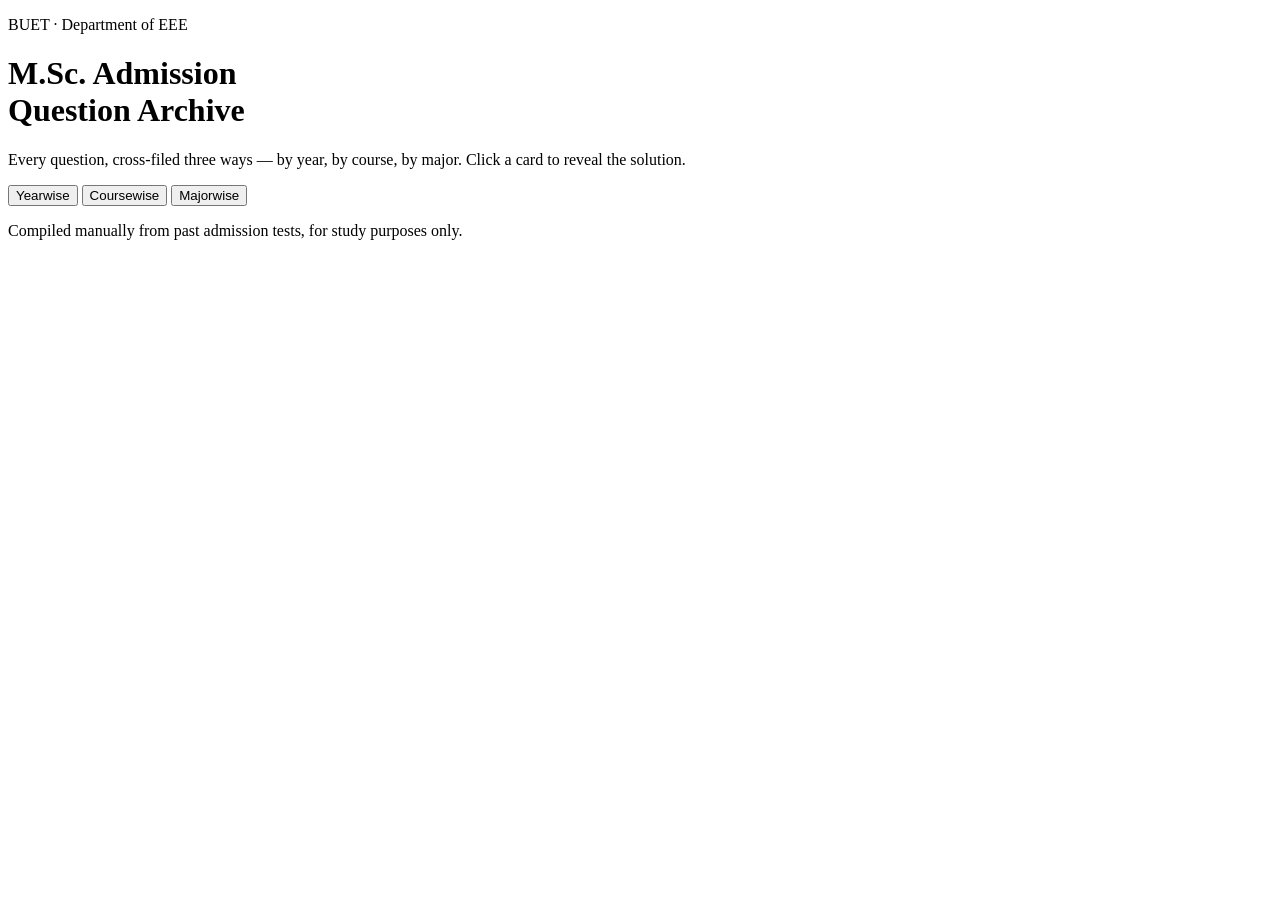
==== index.html @ 92efbdc0 "Add files via upload" ====
<!DOCTYPE html>
<html lang="en">
<head>
<meta charset="UTF-8">
<meta name="viewport" content="width=device-width, initial-scale=1.0">
<title>EEE M.Sc. Question Bank — BUET</title>
<meta name="description" content="A cross-referenced archive of BUET EEE M.Sc. admission test questions, browsable by year, course, and major.">
<link rel="preconnect" href="https://fonts.googleapis.com">
<link rel="preconnect" href="https://fonts.gstatic.com" crossorigin>
<link href="https://fonts.googleapis.com/css2?family=Special+Elite&family=IBM+Plex+Mono:wght@400;500;600&family=IBM+Plex+Sans:wght@400;500;600&display=swap" rel="stylesheet">
<link rel="stylesheet" href="css/style.css">
</head>
<body>

<header class="site-header">
  <div class="header-inner">
    <p class="eyebrow">BUET · Department of EEE</p>
    <h1 class="site-title">M.Sc. Admission<br>Question Archive</h1>
    <p class="site-sub">Every question, cross-filed three ways — by year, by course, by major. Click a card to reveal the solution.</p>
  </div>
</header>

<main>
  <nav class="view-tabs" role="tablist" aria-label="Browse by">
    <button class="view-tab is-active" data-view="year" role="tab" aria-selected="true">Yearwise</button>
    <button class="view-tab" data-view="course" role="tab" aria-selected="false">Coursewise</button>
    <button class="view-tab" data-view="major" role="tab" aria-selected="false">Majorwise</button>
  </nav>

  <section class="value-rail" aria-label="Select a value">
    <div id="valueChips" class="chip-row"></div>
  </section>

  <section id="secondaryFilters" class="secondary-filters" hidden>
    <span class="secondary-label">Narrow further</span>
    <div id="secondaryChipRow" class="chip-row chip-row--secondary"></div>
  </section>

  <section id="booksPanel" class="books-panel" hidden>
    <h2 class="books-title">Reference Shelf</h2>
    <ul id="booksList" class="books-list"></ul>
    <p id="booksEmpty" class="books-empty" hidden>No books listed for this course yet.</p>
  </section>

  <section class="results-area">
    <p id="resultsMeta" class="results-meta"></p>
    <div id="questionGrid" class="question-grid"></div>
    <p id="emptyState" class="empty-state" hidden>No questions filed here yet. Select a different tag, or add entries to <code>data/questions.json</code>.</p>
  </section>
</main>

<footer class="site-footer">
  <p>Compiled manually from past admission tests, for study purposes only.</p>
</footer>

<script src="js/app.js"></script>
</body>
</html>
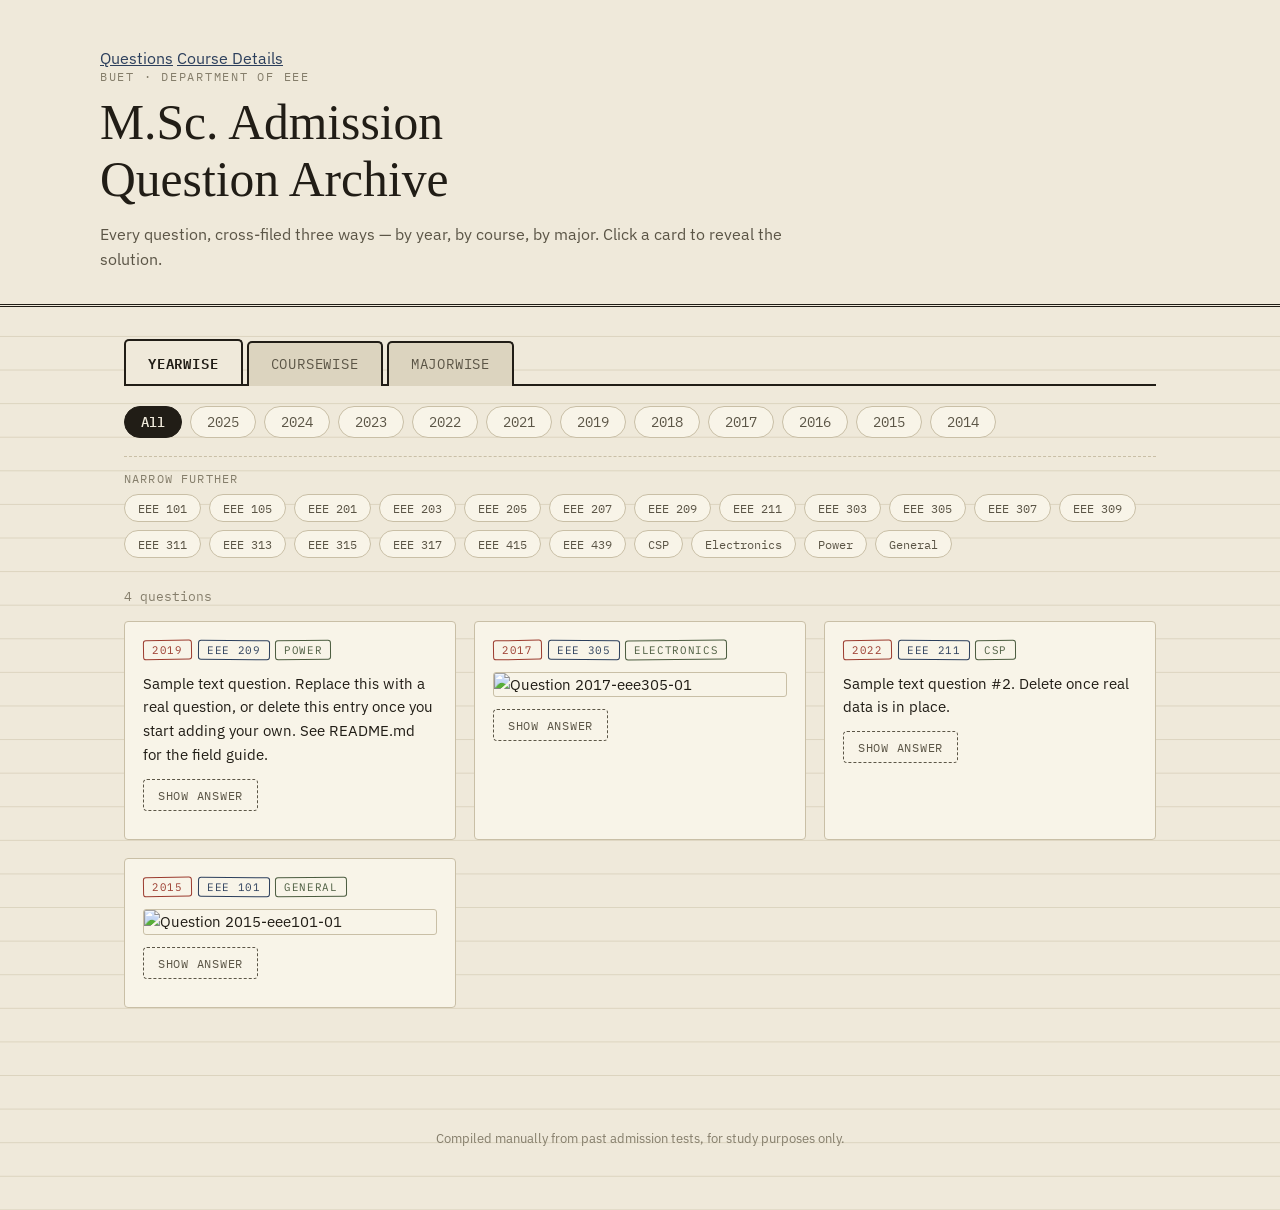
==== commit 51d65d8d: "Update index.html" ====
--- a/index.html
+++ b/index.html
@@ -7,13 +7,17 @@
 <meta name="description" content="A cross-referenced archive of BUET EEE M.Sc. admission test questions, browsable by year, course, and major.">
 <link rel="preconnect" href="https://fonts.googleapis.com">
 <link rel="preconnect" href="https://fonts.gstatic.com" crossorigin>
-<link href="https://fonts.googleapis.com/css2?family=Special+Elite&family=IBM+Plex+Mono:wght@400;500;600&family=IBM+Plex+Sans:wght@400;500;600&display=swap" rel="stylesheet">
+<link href="https://fonts.googleapis.com/css2?family=Source+Serif+4:wght@600;700&family=IBM+Plex+Mono:wght@400;500;600&family=IBM+Plex+Sans:wght@400;500;600&display=swap" rel="stylesheet">
 <link rel="stylesheet" href="css/style.css">
 </head>
 <body>
 
 <header class="site-header">
   <div class="header-inner">
+    <nav class="site-nav">
+      <a href="index.html" class="is-current">Questions</a>
+      <a href="courses.html">Course Details</a>
+    </nav>
     <p class="eyebrow">BUET · Department of EEE</p>
     <h1 class="site-title">M.Sc. Admission<br>Question Archive</h1>
     <p class="site-sub">Every question, cross-filed three ways — by year, by course, by major. Click a card to reveal the solution.</p>
--- a/css/style.css
+++ b/css/style.css
@@ -0,0 +1,334 @@
+/* ---------------------------------------------------------
+   Tokens
+--------------------------------------------------------- */
+:root {
+  --paper: #EFE9DA;
+  --paper-card: #F8F4E8;
+  --rule: #C9BFA6;
+  --rule-soft: #DCD4BF;
+  --ink: #211D16;
+  --ink-soft: #5B5546;
+  --ink-faint: #857E6B;
+
+  --stamp-year: #9B3B2E;
+  --stamp-course: #2C3F5C;
+  --stamp-major: #4B5C3F;
+  --gold: #A9781F;
+
+  --font-display: 'Special Elite', cursive;
+  --font-body: 'IBM Plex Sans', -apple-system, sans-serif;
+  --font-mono: 'IBM Plex Mono', ui-monospace, monospace;
+
+  --radius: 4px;
+  --transition: 180ms ease;
+}
+
+@media (prefers-reduced-motion: reduce) {
+  :root { --transition: 0ms; }
+  * { animation-duration: 0.001ms !important; animation-iteration-count: 1 !important; }
+}
+
+* { box-sizing: border-box; }
+
+html, body {
+  margin: 0;
+  background: var(--paper);
+  color: var(--ink);
+  font-family: var(--font-body);
+}
+
+body {
+  background-image:
+    linear-gradient(var(--rule-soft) 1px, transparent 1px);
+  background-size: 100% 2.1em;
+  background-attachment: local;
+}
+
+main {
+  max-width: 1080px;
+  margin: 0 auto;
+  padding: 0 24px 80px;
+}
+
+a { color: var(--stamp-course); }
+
+code {
+  font-family: var(--font-mono);
+  background: var(--paper-card);
+  border: 1px solid var(--rule);
+  padding: 1px 5px;
+  border-radius: 3px;
+  font-size: 0.85em;
+}
+
+/* ---------------------------------------------------------
+   Header
+--------------------------------------------------------- */
+.site-header {
+  border-bottom: 3px double var(--ink);
+  padding: 48px 24px 32px;
+  background: var(--paper);
+}
+
+.header-inner { max-width: 1080px; margin: 0 auto; }
+
+.eyebrow {
+  font-family: var(--font-mono);
+  font-size: 0.78rem;
+  letter-spacing: 0.14em;
+  text-transform: uppercase;
+  color: var(--ink-faint);
+  margin: 0 0 10px;
+}
+
+.site-title {
+  font-family: var(--font-display);
+  font-weight: 400;
+  font-size: clamp(2rem, 5vw, 3.1rem);
+  line-height: 1.15;
+  margin: 0 0 14px;
+  color: var(--ink);
+}
+
+.site-sub {
+  font-size: 1rem;
+  color: var(--ink-soft);
+  max-width: 46em;
+  margin: 0;
+  line-height: 1.55;
+}
+
+/* ---------------------------------------------------------
+   View tabs (ledger folder tabs)
+--------------------------------------------------------- */
+.view-tabs {
+  display: flex;
+  gap: 4px;
+  margin-top: 32px;
+  border-bottom: 2px solid var(--ink);
+}
+
+.view-tab {
+  font-family: var(--font-mono);
+  font-size: 0.85rem;
+  letter-spacing: 0.06em;
+  text-transform: uppercase;
+  background: var(--rule-soft);
+  color: var(--ink-soft);
+  border: 2px solid var(--ink);
+  border-bottom: none;
+  border-radius: 5px 5px 0 0;
+  padding: 10px 22px;
+  cursor: pointer;
+  transform: translateY(2px);
+  transition: transform var(--transition), background var(--transition), color var(--transition);
+}
+
+.view-tab:hover { color: var(--ink); }
+
+.view-tab.is-active {
+  background: var(--paper);
+  color: var(--ink);
+  font-weight: 600;
+  transform: translateY(0);
+}
+
+.view-tab:focus-visible,
+.chip:focus-visible,
+.show-answer-btn:focus-visible {
+  outline: 2px solid var(--gold);
+  outline-offset: 2px;
+}
+
+/* ---------------------------------------------------------
+   Chips (value rail)
+--------------------------------------------------------- */
+.value-rail { padding-top: 20px; }
+
+.chip-row {
+  display: flex;
+  flex-wrap: wrap;
+  gap: 8px;
+}
+
+.chip {
+  font-family: var(--font-mono);
+  font-size: 0.85rem;
+  background: var(--paper-card);
+  border: 1px solid var(--rule);
+  color: var(--ink-soft);
+  border-radius: 999px;
+  padding: 6px 16px;
+  cursor: pointer;
+  transition: all var(--transition);
+}
+
+.chip:hover { border-color: var(--ink-soft); color: var(--ink); }
+
+.chip.is-active {
+  background: var(--ink);
+  border-color: var(--ink);
+  color: var(--paper);
+  font-weight: 500;
+}
+
+.secondary-filters {
+  margin-top: 18px;
+  padding-top: 14px;
+  border-top: 1px dashed var(--rule);
+}
+
+.secondary-label {
+  display: block;
+  font-family: var(--font-mono);
+  font-size: 0.72rem;
+  letter-spacing: 0.1em;
+  text-transform: uppercase;
+  color: var(--ink-faint);
+  margin-bottom: 8px;
+}
+
+.chip-row--secondary .chip { font-size: 0.78rem; padding: 5px 13px; }
+
+/* ---------------------------------------------------------
+   Books panel
+--------------------------------------------------------- */
+.books-panel {
+  margin-top: 28px;
+  background: var(--paper-card);
+  border: 1px solid var(--rule);
+  border-left: 4px solid var(--stamp-course);
+  border-radius: var(--radius);
+  padding: 18px 22px;
+}
+
+.books-title {
+  font-family: var(--font-mono);
+  font-size: 0.78rem;
+  letter-spacing: 0.12em;
+  text-transform: uppercase;
+  color: var(--stamp-course);
+  margin: 0 0 10px;
+}
+
+.books-list { margin: 0; padding-left: 20px; color: var(--ink-soft); }
+.books-list li { margin-bottom: 4px; }
+.books-empty { margin: 0; color: var(--ink-faint); font-size: 0.9rem; font-style: italic; }
+
+/* ---------------------------------------------------------
+   Results
+--------------------------------------------------------- */
+.results-area { margin-top: 30px; }
+
+.results-meta {
+  font-family: var(--font-mono);
+  font-size: 0.8rem;
+  color: var(--ink-faint);
+  margin: 0 0 16px;
+}
+
+.question-grid {
+  display: grid;
+  grid-template-columns: repeat(auto-fill, minmax(300px, 1fr));
+  gap: 18px;
+}
+
+.q-card {
+  background: var(--paper-card);
+  border: 1px solid var(--rule);
+  border-radius: var(--radius);
+  padding: 18px 18px 16px;
+  display: flex;
+  flex-direction: column;
+  gap: 12px;
+  transition: transform var(--transition), box-shadow var(--transition);
+}
+
+.q-card:hover {
+  transform: translateY(-2px);
+  box-shadow: 0 6px 16px rgba(33, 29, 22, 0.1);
+}
+
+.q-tags {
+  display: flex;
+  flex-wrap: wrap;
+  gap: 6px;
+}
+
+.tag {
+  font-family: var(--font-mono);
+  font-size: 0.68rem;
+  letter-spacing: 0.06em;
+  text-transform: uppercase;
+  border: 1.5px solid currentColor;
+  border-radius: 3px;
+  padding: 2px 8px;
+  display: inline-block;
+}
+
+.tag-year    { color: var(--stamp-year);   transform: rotate(-1deg); }
+.tag-course  { color: var(--stamp-course); transform: rotate(0.5deg); }
+.tag-major   { color: var(--stamp-major);  transform: rotate(-0.5deg); }
+
+.q-body { font-size: 0.96rem; line-height: 1.55; color: var(--ink); }
+.q-body img { max-width: 100%; border: 1px solid var(--rule); border-radius: 3px; display: block; }
+
+.show-answer-btn {
+  align-self: flex-start;
+  font-family: var(--font-mono);
+  font-size: 0.78rem;
+  letter-spacing: 0.06em;
+  text-transform: uppercase;
+  background: transparent;
+  border: 1.5px dashed var(--ink-soft);
+  border-radius: var(--radius);
+  color: var(--ink-soft);
+  padding: 7px 14px;
+  cursor: pointer;
+  transition: all var(--transition);
+}
+
+.show-answer-btn:hover { border-color: var(--ink); color: var(--ink); }
+.show-answer-btn.is-open { border-style: solid; border-color: var(--stamp-year); color: var(--stamp-year); }
+
+.answer-panel {
+  overflow: hidden;
+  max-height: 0;
+  transition: max-height var(--transition);
+}
+
+.answer-panel.is-open { max-height: 900px; }
+
+.answer-panel img {
+  max-width: 100%;
+  border: 1px solid var(--rule);
+  border-radius: 3px;
+  margin-top: 4px;
+  display: block;
+}
+
+.empty-state {
+  color: var(--ink-faint);
+  font-style: italic;
+  padding: 30px 0;
+}
+
+/* ---------------------------------------------------------
+   Footer
+--------------------------------------------------------- */
+.site-footer {
+  text-align: center;
+  padding: 30px 24px 50px;
+  font-size: 0.8rem;
+  color: var(--ink-faint);
+}
+
+/* ---------------------------------------------------------
+   Responsive
+--------------------------------------------------------- */
+@media (max-width: 560px) {
+  .site-header { padding: 36px 18px 24px; }
+  main { padding: 0 16px 60px; }
+  .view-tabs { overflow-x: auto; }
+  .question-grid { grid-template-columns: 1fr; }
+}
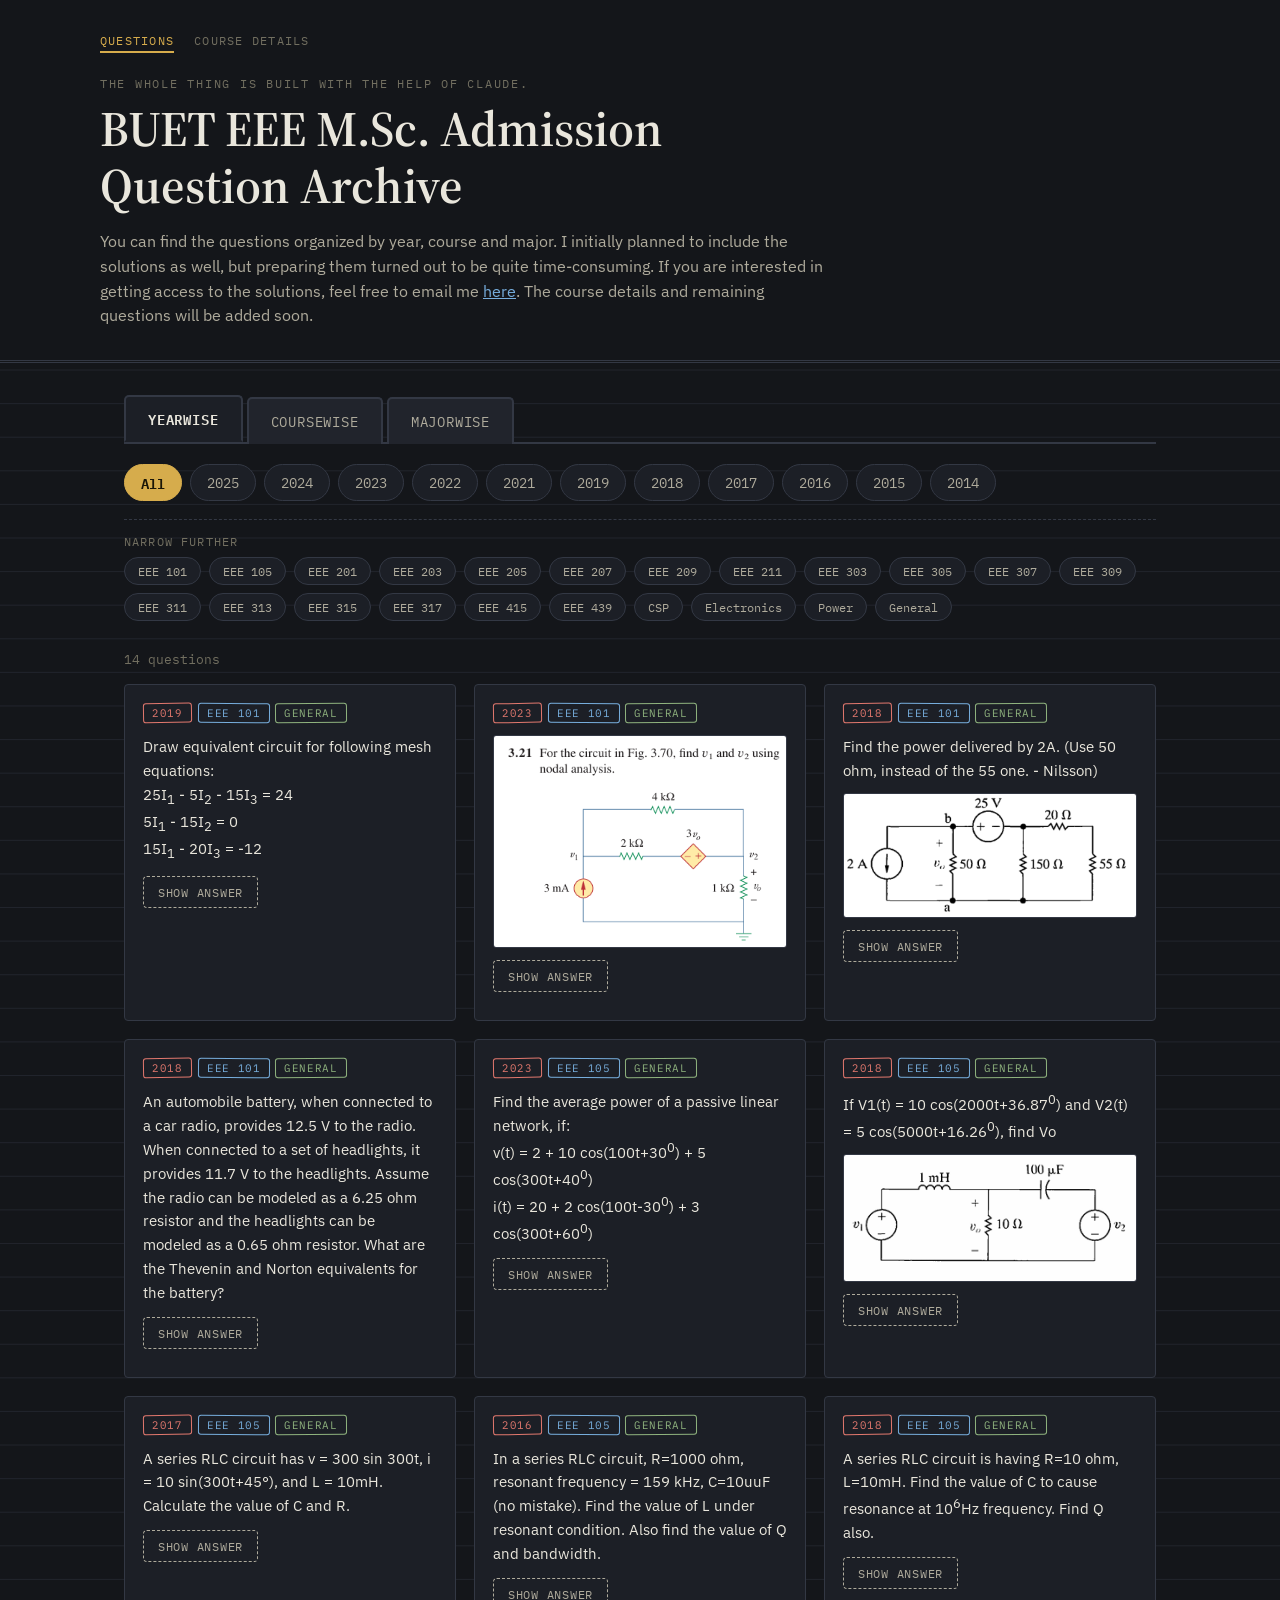
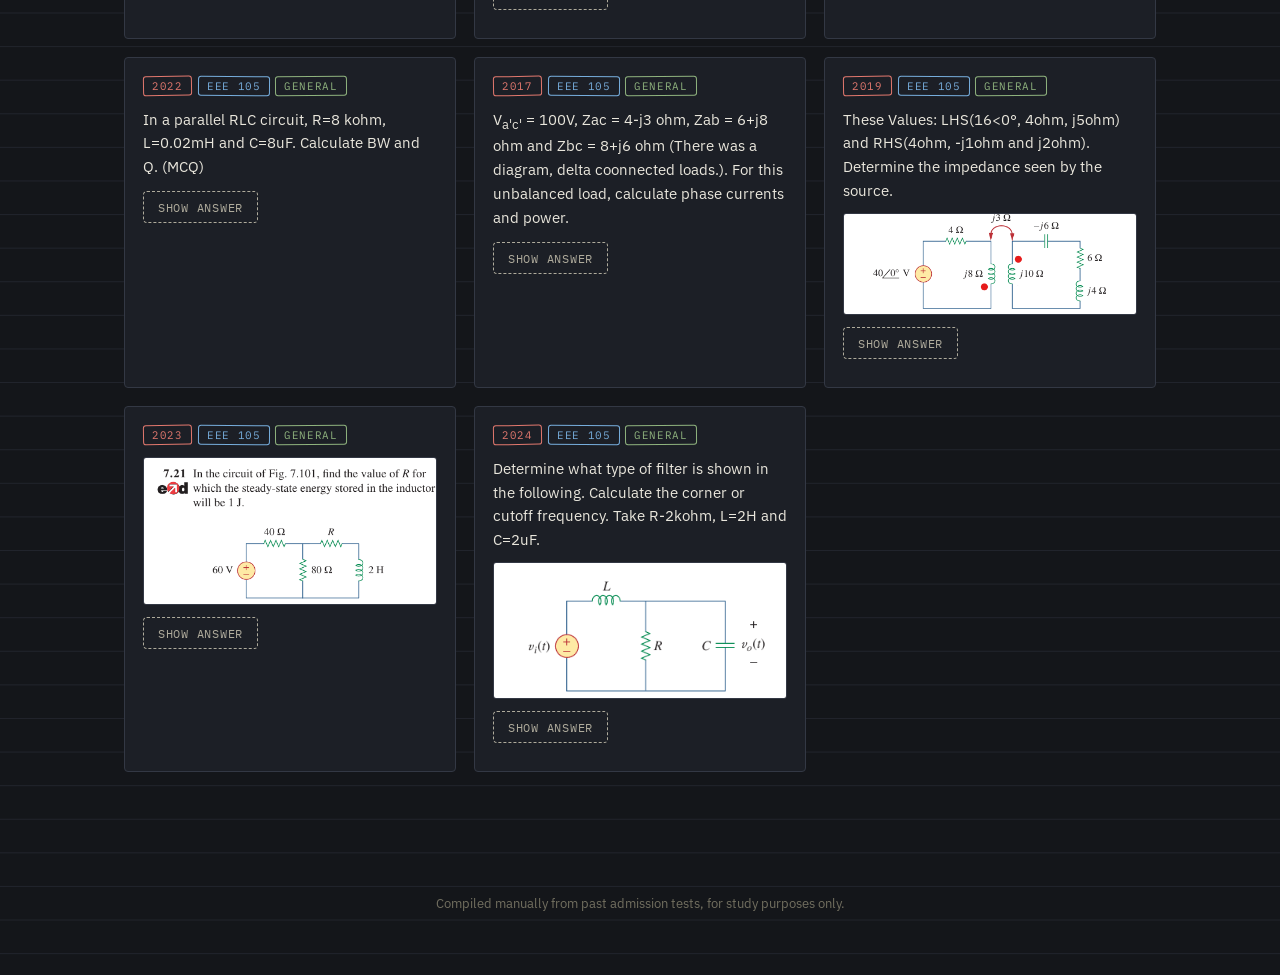
==== commit 5602fe3f: "Update index.html" ====
--- a/index.html
+++ b/index.html
@@ -3,7 +3,7 @@
 <head>
 <meta charset="UTF-8">
 <meta name="viewport" content="width=device-width, initial-scale=1.0">
-<title>EEE M.Sc. Question Bank — BUET</title>
+<title>BUET EEE M.Sc. Admission Question Bank</title>
 <meta name="description" content="A cross-referenced archive of BUET EEE M.Sc. admission test questions, browsable by year, course, and major.">
 <link rel="preconnect" href="https://fonts.googleapis.com">
 <link rel="preconnect" href="https://fonts.gstatic.com" crossorigin>
@@ -18,9 +18,13 @@
       <a href="index.html" class="is-current">Questions</a>
       <a href="courses.html">Course Details</a>
     </nav>
-    <p class="eyebrow">BUET · Department of EEE</p>
-    <h1 class="site-title">M.Sc. Admission<br>Question Archive</h1>
-    <p class="site-sub">Every question, cross-filed three ways — by year, by course, by major. Click a card to reveal the solution.</p>
+    <p class="eyebrow">The whole thing is built with the help of Claude.</p>
+    <h1 class="site-title">BUET EEE M.Sc. Admission<br>Question Archive</h1>
+    <p class="site-sub"> You can find the questions organized by year, course and major. 
+  I initially planned to include the solutions as well, but preparing them turned out to be quite time-consuming.
+  If you are interested in getting access to the solutions, feel free to email me
+  <a href="mailto:tanvirsajin.eee.buet@gmail.com">here</a>.
+  The course details and remaining questions will be added soon.</p>
   </div>
 </header>
 
@@ -49,7 +53,7 @@
   <section class="results-area">
     <p id="resultsMeta" class="results-meta"></p>
     <div id="questionGrid" class="question-grid"></div>
-    <p id="emptyState" class="empty-state" hidden>No questions filed here yet. Select a different tag, or add entries to <code>data/questions.json</code>.</p>
+    <p id="emptyState" class="empty-state" hidden>No questions filed here yet. Select a different tag.</p>
   </section>
 </main>
 
--- a/css/style.css
+++ b/css/style.css
@@ -1,21 +1,21 @@
 /* ---------------------------------------------------------
-   Tokens
+   Tokens — dark theme
 --------------------------------------------------------- */
 :root {
-  --paper: #EFE9DA;
-  --paper-card: #F8F4E8;
-  --rule: #C9BFA6;
-  --rule-soft: #DCD4BF;
-  --ink: #211D16;
-  --ink-soft: #5B5546;
-  --ink-faint: #857E6B;
-
-  --stamp-year: #9B3B2E;
-  --stamp-course: #2C3F5C;
-  --stamp-major: #4B5C3F;
-  --gold: #A9781F;
-
-  --font-display: 'Special Elite', cursive;
+  --paper: #14161A;
+  --paper-card: #1C1F26;
+  --rule: #333844;
+  --rule-soft: #21242C;
+  --ink: #E9E6DC;
+  --ink-soft: #AFAB9C;
+  --ink-faint: #726F60;
+
+  --stamp-year: #E2786E;
+  --stamp-course: #77AEDD;
+  --stamp-major: #8FB37E;
+  --gold: #D6AC4C;
+
+  --font-display: 'Source Serif 4', Georgia, serif;
   --font-body: 'IBM Plex Sans', -apple-system, sans-serif;
   --font-mono: 'IBM Plex Mono', ui-monospace, monospace;
 
@@ -59,18 +59,44 @@
   padding: 1px 5px;
   border-radius: 3px;
   font-size: 0.85em;
+  color: var(--ink);
 }
 
 /* ---------------------------------------------------------
    Header
 --------------------------------------------------------- */
 .site-header {
-  border-bottom: 3px double var(--ink);
-  padding: 48px 24px 32px;
+  border-bottom: 3px double var(--rule);
+  padding: 32px 24px 32px;
   background: var(--paper);
 }
 
 .header-inner { max-width: 1080px; margin: 0 auto; }
+
+.site-nav {
+  display: flex;
+  gap: 20px;
+  margin-bottom: 22px;
+}
+
+.site-nav a {
+  font-family: var(--font-mono);
+  font-size: 0.78rem;
+  letter-spacing: 0.1em;
+  text-transform: uppercase;
+  text-decoration: none;
+  color: var(--ink-faint);
+  padding-bottom: 3px;
+  border-bottom: 2px solid transparent;
+  transition: color var(--transition), border-color var(--transition);
+}
+
+.site-nav a:hover { color: var(--ink); }
+
+.site-nav a.is-current {
+  color: var(--gold);
+  border-bottom-color: var(--gold);
+}
 
 .eyebrow {
   font-family: var(--font-mono);
@@ -83,7 +109,7 @@
 
 .site-title {
   font-family: var(--font-display);
-  font-weight: 400;
+  font-weight: 600;
   font-size: clamp(2rem, 5vw, 3.1rem);
   line-height: 1.15;
   margin: 0 0 14px;
@@ -105,7 +131,7 @@
   display: flex;
   gap: 4px;
   margin-top: 32px;
-  border-bottom: 2px solid var(--ink);
+  border-bottom: 2px solid var(--rule);
 }
 
 .view-tab {
@@ -115,7 +141,7 @@
   text-transform: uppercase;
   background: var(--rule-soft);
   color: var(--ink-soft);
-  border: 2px solid var(--ink);
+  border: 2px solid var(--rule);
   border-bottom: none;
   border-radius: 5px 5px 0 0;
   padding: 10px 22px;
@@ -127,15 +153,18 @@
 .view-tab:hover { color: var(--ink); }
 
 .view-tab.is-active {
-  background: var(--paper);
-  color: var(--ink);
+  background: var(--paper-card);
+  color: var(--ink);
+  border-color: var(--rule);
+  border-bottom: 2px solid var(--paper-card);
   font-weight: 600;
   transform: translateY(0);
 }
 
 .view-tab:focus-visible,
 .chip:focus-visible,
-.show-answer-btn:focus-visible {
+.show-answer-btn:focus-visible,
+.site-nav a:focus-visible {
   outline: 2px solid var(--gold);
   outline-offset: 2px;
 }
@@ -166,10 +195,10 @@
 .chip:hover { border-color: var(--ink-soft); color: var(--ink); }
 
 .chip.is-active {
-  background: var(--ink);
-  border-color: var(--ink);
-  color: var(--paper);
-  font-weight: 500;
+  background: var(--gold);
+  border-color: var(--gold);
+  color: #1A1607;
+  font-weight: 600;
 }
 
 .secondary-filters {
@@ -241,12 +270,13 @@
   display: flex;
   flex-direction: column;
   gap: 12px;
-  transition: transform var(--transition), box-shadow var(--transition);
+  transition: transform var(--transition), box-shadow var(--transition), border-color var(--transition);
 }
 
 .q-card:hover {
   transform: translateY(-2px);
-  box-shadow: 0 6px 16px rgba(33, 29, 22, 0.1);
+  border-color: var(--ink-faint);
+  box-shadow: 0 10px 24px rgba(0, 0, 0, 0.45);
 }
 
 .q-tags {
@@ -270,7 +300,7 @@
 .tag-course  { color: var(--stamp-course); transform: rotate(0.5deg); }
 .tag-major   { color: var(--stamp-major);  transform: rotate(-0.5deg); }
 
-.q-body { font-size: 0.96rem; line-height: 1.55; color: var(--ink); }
+.q-body { font-size: 0.96rem; line-height: 1.55; color: var(--ink); white-space: pre-line; display: flex; flex-direction: column; gap: 10px; }
 .q-body img { max-width: 100%; border: 1px solid var(--rule); border-radius: 3px; display: block; }
 
 .show-answer-btn {
@@ -313,6 +343,101 @@
   padding: 30px 0;
 }
 
+.load-error {
+  margin-top: 24px;
+  background: var(--paper-card);
+  border: 1px solid var(--stamp-year);
+  border-left: 4px solid var(--stamp-year);
+  border-radius: var(--radius);
+  padding: 16px 20px;
+  color: var(--ink);
+}
+
+.load-error strong { color: var(--stamp-year); }
+.load-error p { margin: 8px 0 0; font-size: 0.9rem; color: var(--ink-soft); line-height: 1.5; }
+.load-error code { font-size: 0.85em; }
+
+/* ---------------------------------------------------------
+   Courses page
+--------------------------------------------------------- */
+.course-grid {
+  display: grid;
+  grid-template-columns: repeat(auto-fill, minmax(320px, 1fr));
+  gap: 18px;
+  margin-top: 30px;
+}
+
+.course-card {
+  background: var(--paper-card);
+  border: 1px solid var(--rule);
+  border-radius: var(--radius);
+  padding: 20px 20px 18px;
+  transition: transform var(--transition), box-shadow var(--transition), border-color var(--transition);
+}
+
+.course-card:hover {
+  transform: translateY(-2px);
+  border-color: var(--ink-faint);
+  box-shadow: 0 10px 24px rgba(0, 0, 0, 0.45);
+}
+
+.course-card-head {
+  display: flex;
+  align-items: baseline;
+  gap: 10px;
+  margin-bottom: 8px;
+}
+
+.course-name {
+  font-family: var(--font-display);
+  font-size: 1.1rem;
+  color: var(--ink);
+  margin: 0 0 12px;
+  font-weight: 600;
+}
+
+.course-name.is-placeholder {
+  color: var(--ink-faint);
+  font-style: italic;
+  font-family: var(--font-body);
+  font-weight: 400;
+  font-size: 0.9rem;
+}
+
+.course-meta {
+  font-family: var(--font-mono);
+  font-size: 0.72rem;
+  letter-spacing: 0.08em;
+  text-transform: uppercase;
+  color: var(--ink-faint);
+  margin: 0 0 14px;
+}
+
+.course-books-label {
+  font-family: var(--font-mono);
+  font-size: 0.68rem;
+  letter-spacing: 0.1em;
+  text-transform: uppercase;
+  color: var(--stamp-course);
+  margin: 0 0 6px;
+}
+
+.course-books-list {
+  margin: 0;
+  padding-left: 18px;
+  color: var(--ink-soft);
+  font-size: 0.9rem;
+}
+
+.course-books-list li { margin-bottom: 3px; }
+
+.course-books-empty {
+  color: var(--ink-faint);
+  font-size: 0.85rem;
+  font-style: italic;
+  margin: 0;
+}
+
 /* ---------------------------------------------------------
    Footer
 --------------------------------------------------------- */
@@ -327,8 +452,9 @@
    Responsive
 --------------------------------------------------------- */
 @media (max-width: 560px) {
-  .site-header { padding: 36px 18px 24px; }
+  .site-header { padding: 26px 18px 24px; }
   main { padding: 0 16px 60px; }
   .view-tabs { overflow-x: auto; }
   .question-grid { grid-template-columns: 1fr; }
-}
+  .course-grid { grid-template-columns: 1fr; }
+}
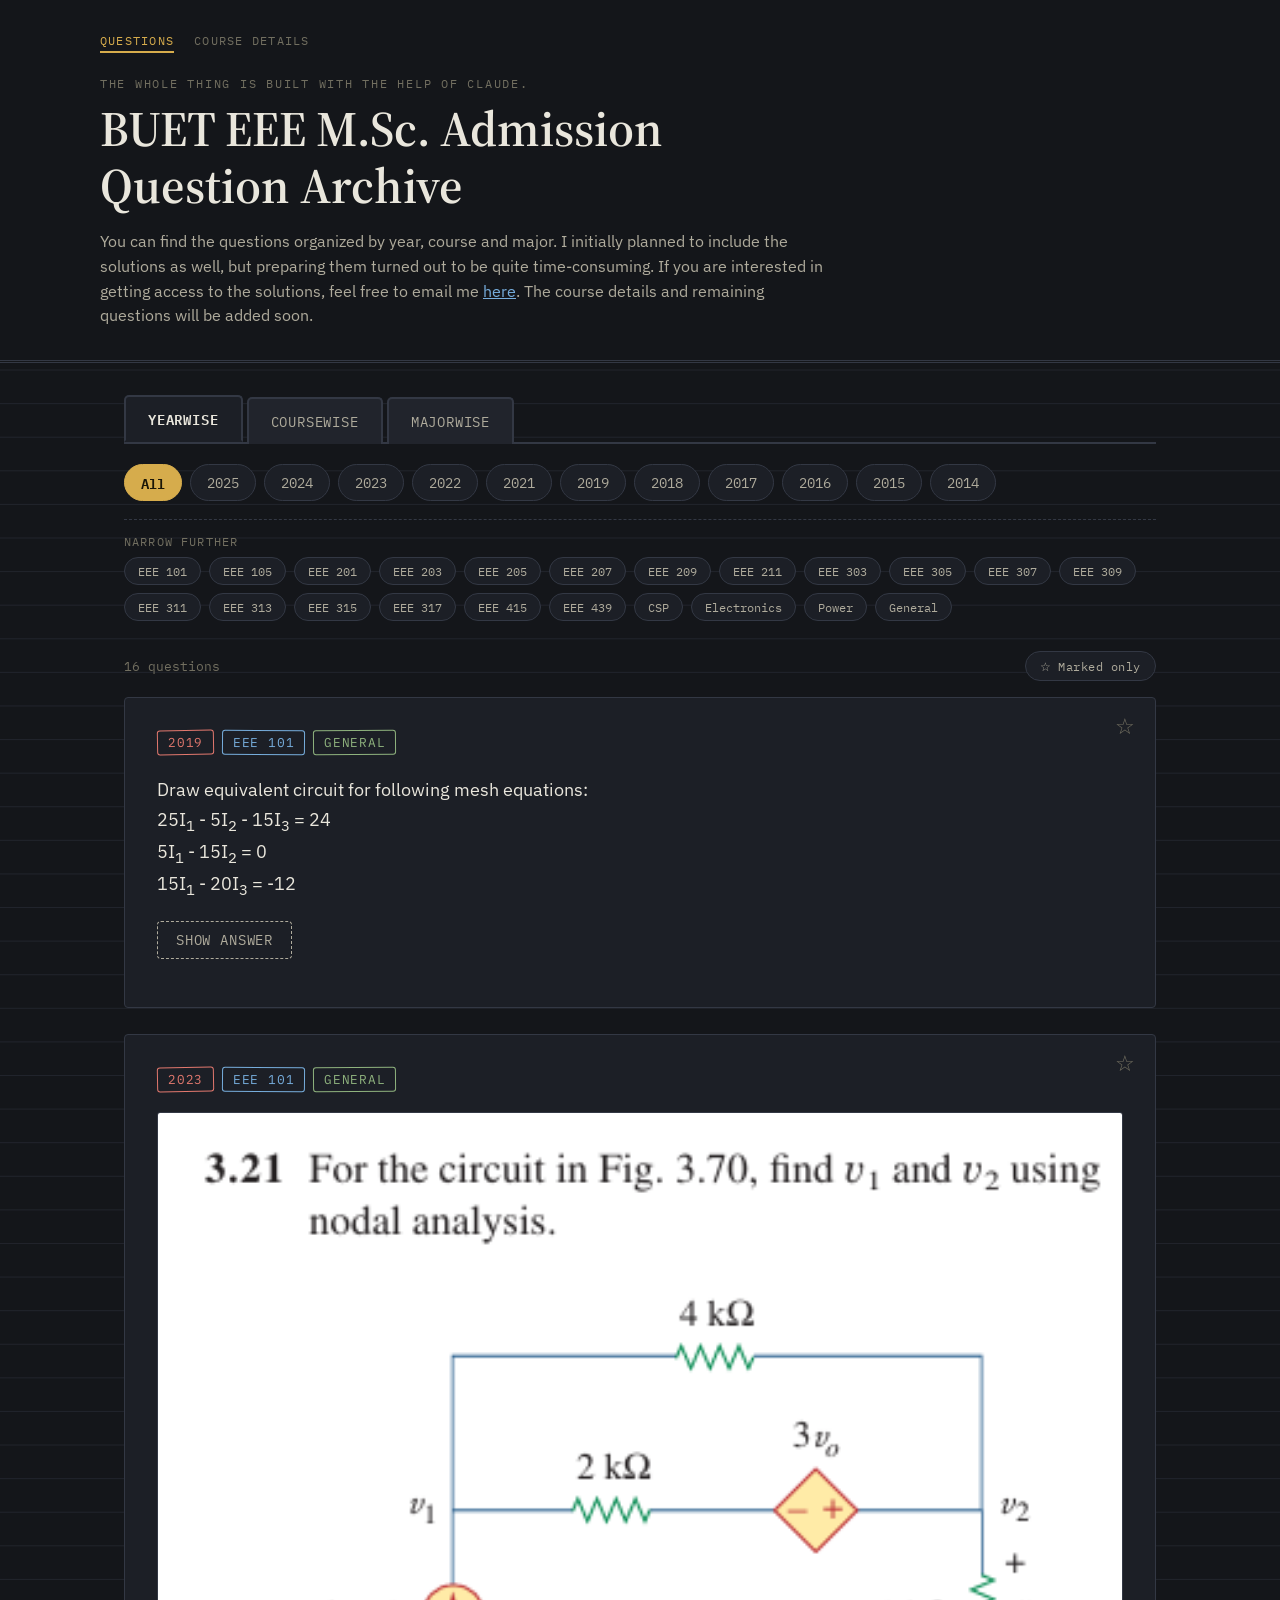
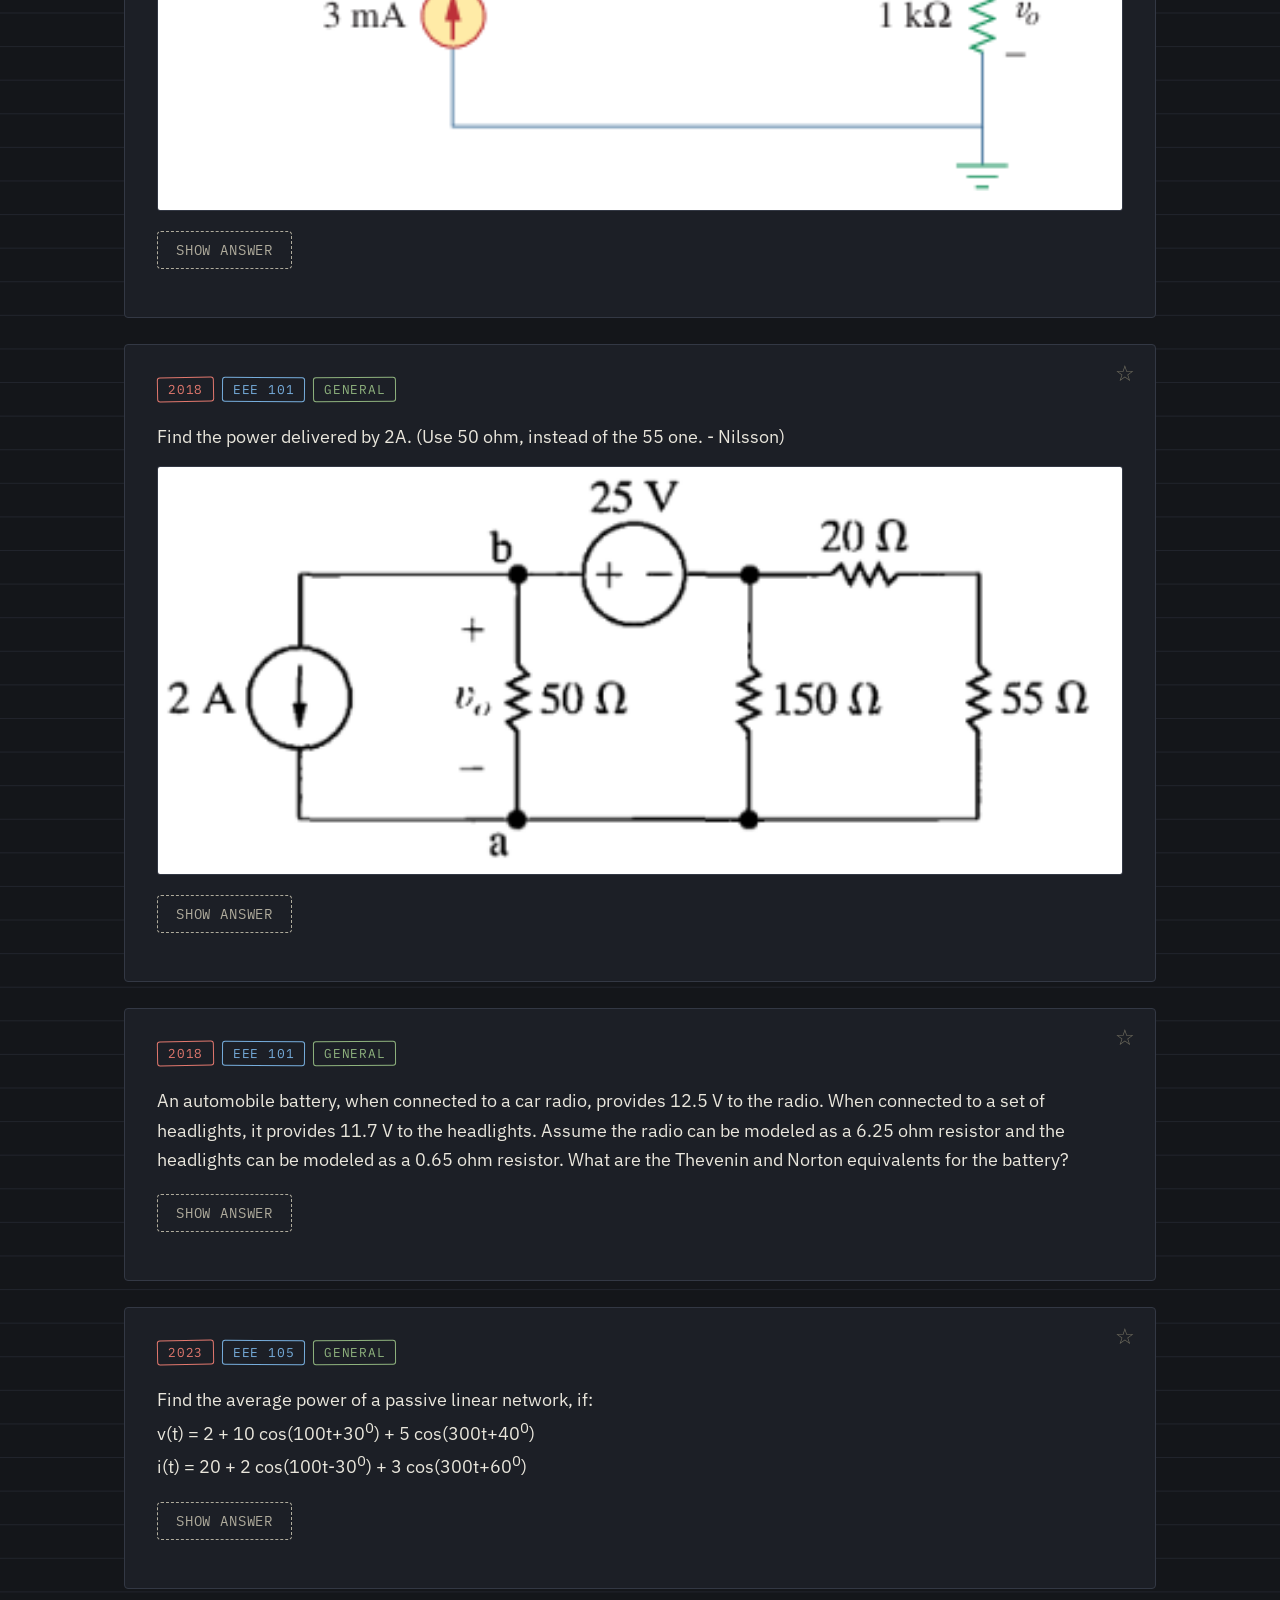
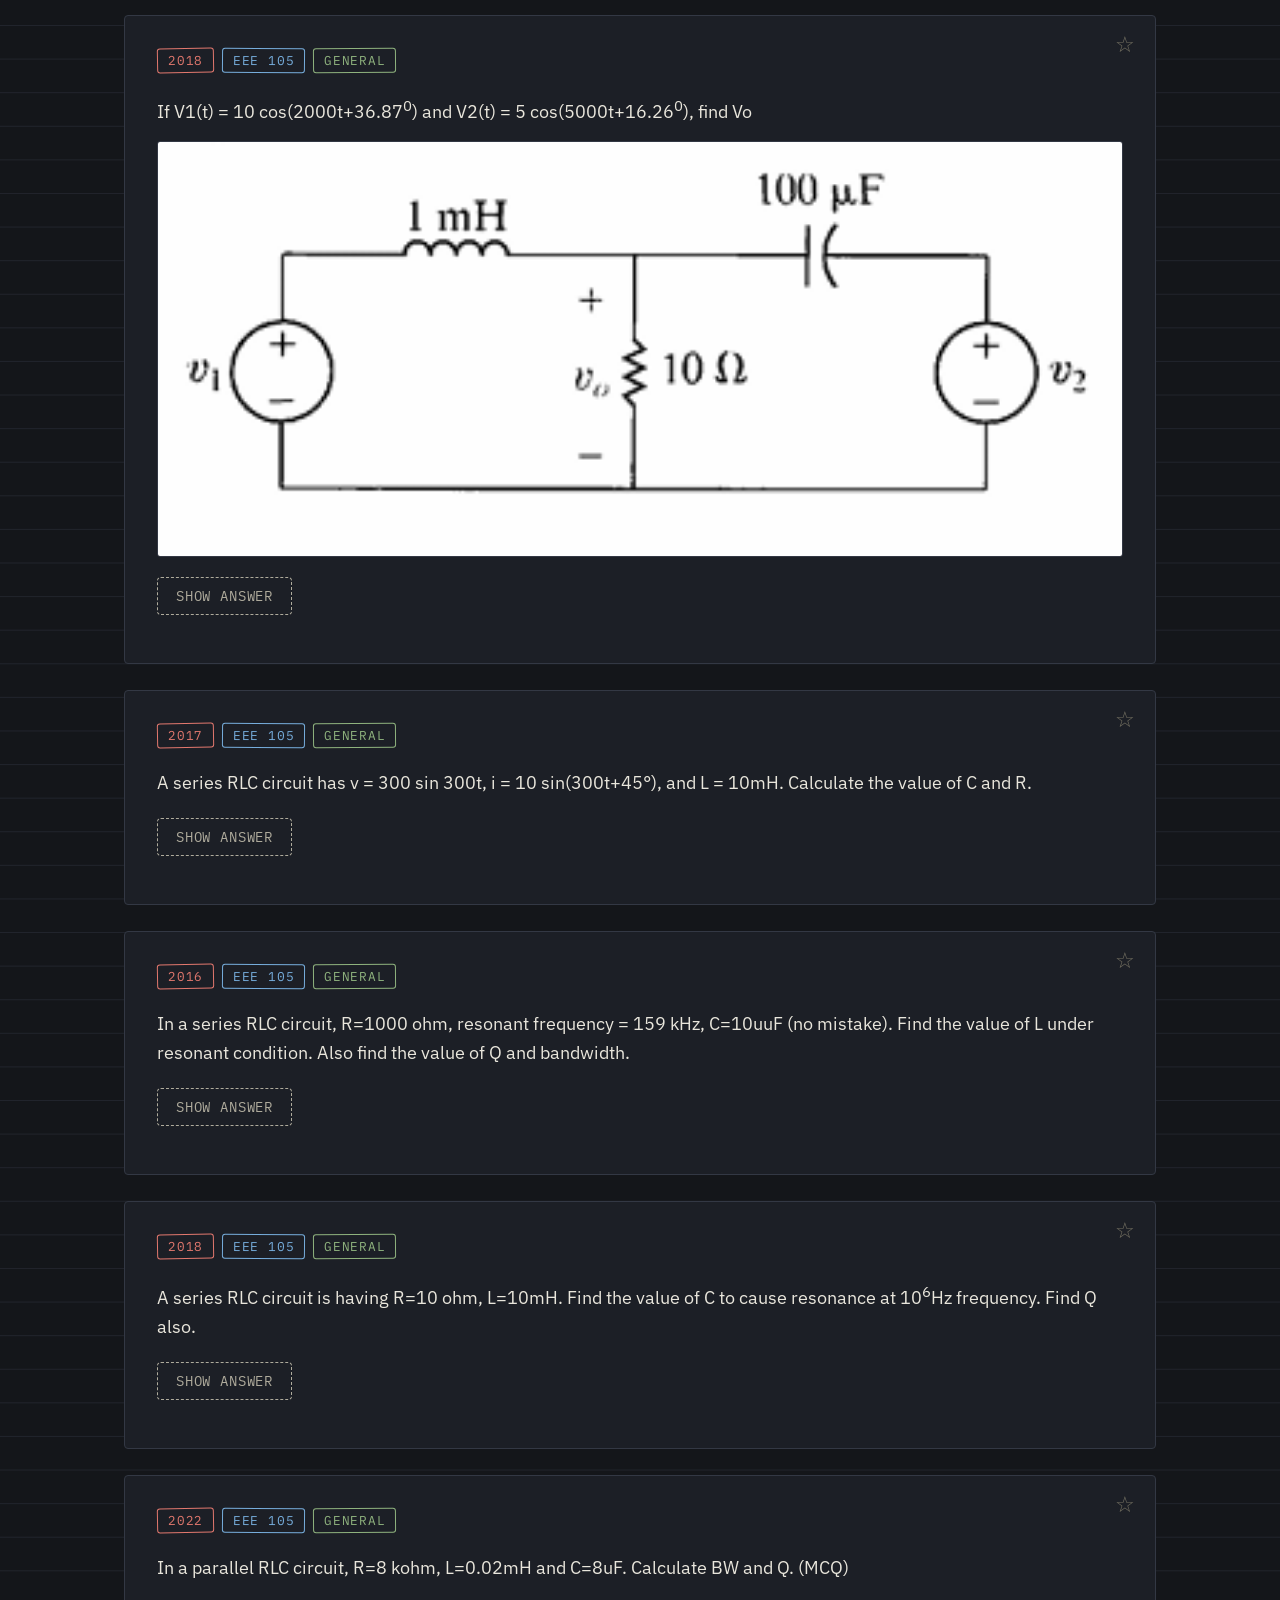
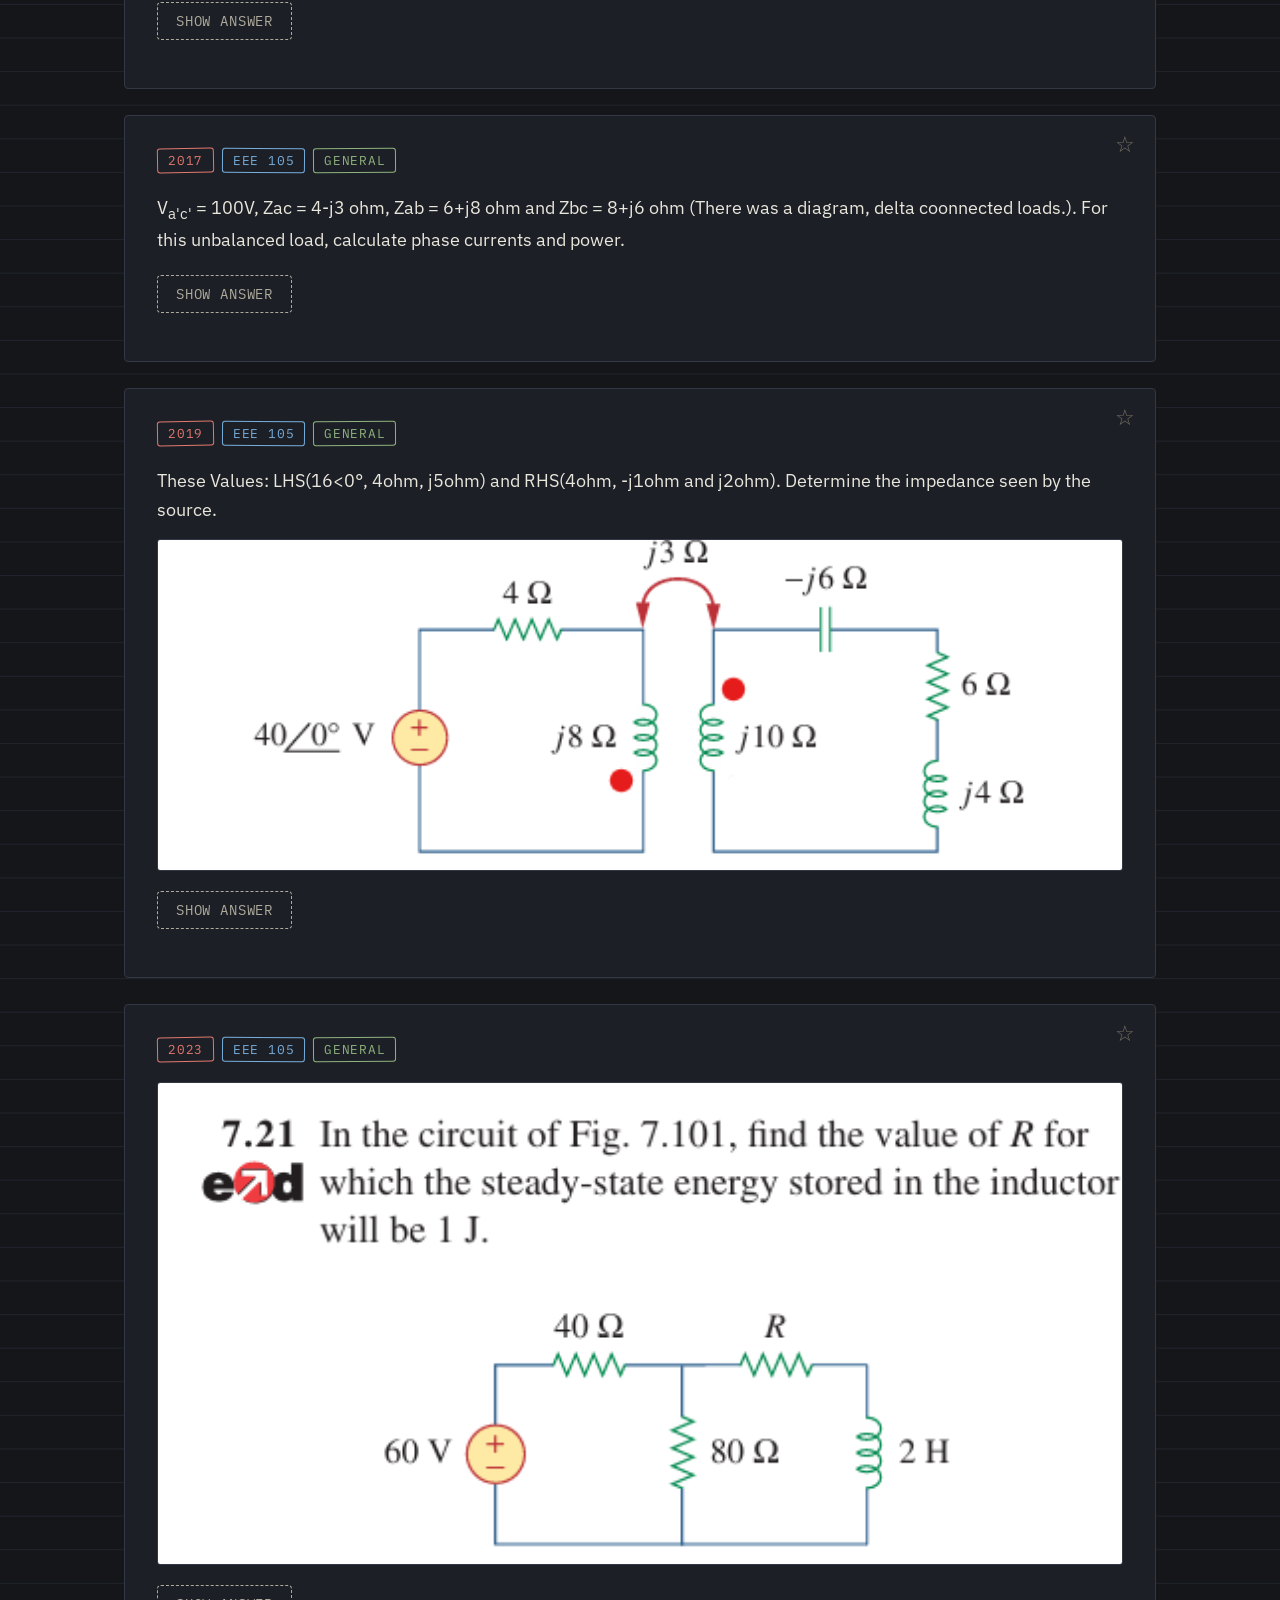
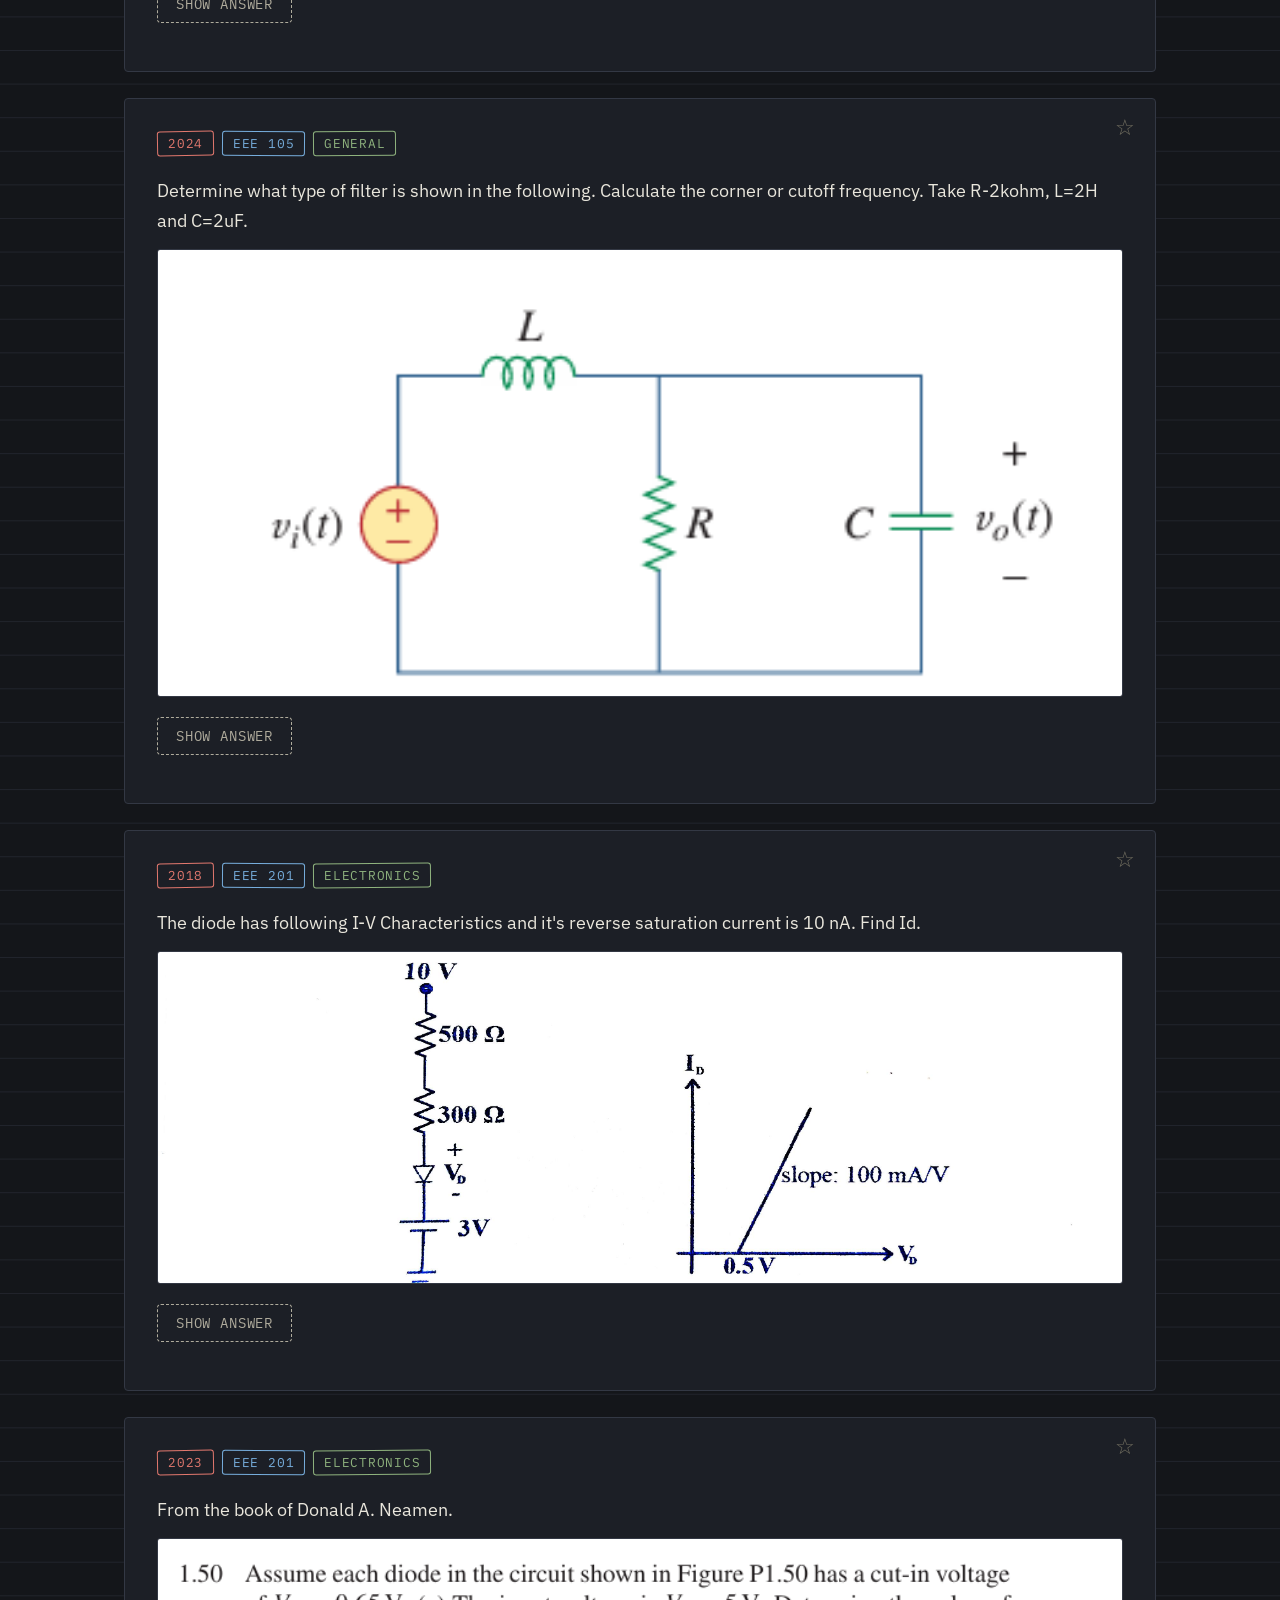
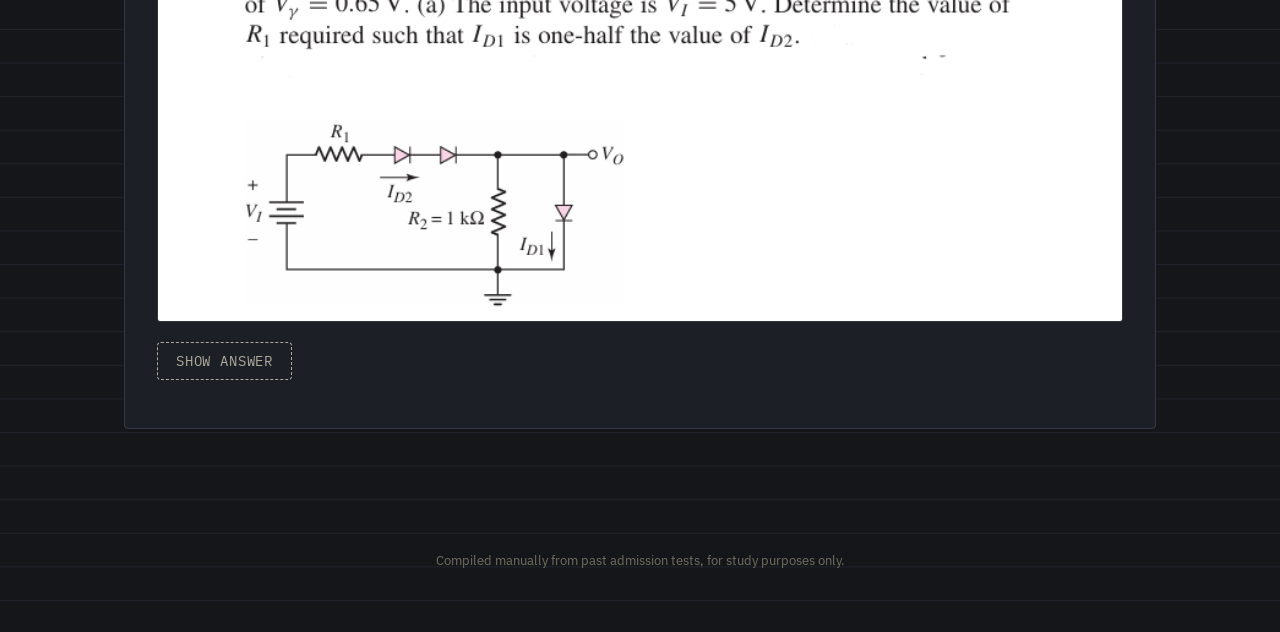
==== commit 569e2fdd: "Update index.html" ====
--- a/index.html
+++ b/index.html
@@ -11,7 +11,6 @@
 <link rel="stylesheet" href="css/style.css">
 </head>
 <body>
-
 <header class="site-header">
   <div class="header-inner">
     <nav class="site-nav">
@@ -27,40 +26,36 @@
   The course details and remaining questions will be added soon.</p>
   </div>
 </header>
-
 <main>
   <nav class="view-tabs" role="tablist" aria-label="Browse by">
     <button class="view-tab is-active" data-view="year" role="tab" aria-selected="true">Yearwise</button>
     <button class="view-tab" data-view="course" role="tab" aria-selected="false">Coursewise</button>
     <button class="view-tab" data-view="major" role="tab" aria-selected="false">Majorwise</button>
   </nav>
-
   <section class="value-rail" aria-label="Select a value">
     <div id="valueChips" class="chip-row"></div>
   </section>
-
   <section id="secondaryFilters" class="secondary-filters" hidden>
     <span class="secondary-label">Narrow further</span>
     <div id="secondaryChipRow" class="chip-row chip-row--secondary"></div>
   </section>
-
   <section id="booksPanel" class="books-panel" hidden>
     <h2 class="books-title">Reference Shelf</h2>
     <ul id="booksList" class="books-list"></ul>
     <p id="booksEmpty" class="books-empty" hidden>No books listed for this course yet.</p>
   </section>
-
   <section class="results-area">
-    <p id="resultsMeta" class="results-meta"></p>
+    <div class="results-bar">
+      <p id="resultsMeta" class="results-meta"></p>
+      <button id="markedOnlyToggle" type="button" class="marked-toggle" aria-pressed="false">☆ Marked only</button>
+    </div>
     <div id="questionGrid" class="question-grid"></div>
     <p id="emptyState" class="empty-state" hidden>No questions filed here yet. Select a different tag.</p>
   </section>
 </main>
-
 <footer class="site-footer">
   <p>Compiled manually from past admission tests, for study purposes only.</p>
 </footer>
-
 <script src="js/app.js"></script>
 </body>
 </html>
--- a/css/style.css
+++ b/css/style.css
@@ -164,7 +164,8 @@
 .view-tab:focus-visible,
 .chip:focus-visible,
 .show-answer-btn:focus-visible,
-.site-nav a:focus-visible {
+.site-nav a:focus-visible,
+.course-toggle:focus-visible {
   outline: 2px solid var(--gold);
   outline-offset: 2px;
 }
@@ -249,27 +250,59 @@
 --------------------------------------------------------- */
 .results-area { margin-top: 30px; }
 
+.results-bar {
+  display: flex;
+  justify-content: space-between;
+  align-items: center;
+  flex-wrap: wrap;
+  gap: 10px;
+  margin: 0 0 16px;
+}
+
 .results-meta {
   font-family: var(--font-mono);
   font-size: 0.8rem;
   color: var(--ink-faint);
-  margin: 0 0 16px;
+  margin: 0;
+}
+
+.marked-toggle {
+  font-family: var(--font-mono);
+  font-size: 0.78rem;
+  letter-spacing: 0.04em;
+  background: var(--paper-card);
+  border: 1px solid var(--rule);
+  color: var(--ink-soft);
+  border-radius: 999px;
+  padding: 6px 14px;
+  cursor: pointer;
+  transition: all var(--transition);
+}
+
+.marked-toggle:hover { border-color: var(--ink-soft); color: var(--ink); }
+
+.marked-toggle.is-active {
+  background: var(--gold);
+  border-color: var(--gold);
+  color: #1A1607;
+  font-weight: 600;
 }
 
 .question-grid {
   display: grid;
-  grid-template-columns: repeat(auto-fill, minmax(300px, 1fr));
-  gap: 18px;
+  grid-template-columns: repeat(auto-fill, minmax(580px, 1fr));
+  gap: 26px;
 }
 
 .q-card {
+  position: relative;
   background: var(--paper-card);
   border: 1px solid var(--rule);
   border-radius: var(--radius);
-  padding: 18px 18px 16px;
+  padding: 32px 32px 28px;
   display: flex;
   flex-direction: column;
-  gap: 12px;
+  gap: 20px;
   transition: transform var(--transition), box-shadow var(--transition), border-color var(--transition);
 }
 
@@ -279,20 +312,37 @@
   box-shadow: 0 10px 24px rgba(0, 0, 0, 0.45);
 }
 
+.mark-btn {
+  position: absolute;
+  top: 14px;
+  right: 16px;
+  background: none;
+  border: none;
+  font-size: 1.4rem;
+  line-height: 1;
+  color: var(--ink-faint);
+  cursor: pointer;
+  padding: 4px;
+  transition: color var(--transition), transform var(--transition);
+}
+
+.mark-btn:hover { color: var(--gold); transform: scale(1.1); }
+.mark-btn.is-marked { color: var(--gold); }
+
 .q-tags {
   display: flex;
   flex-wrap: wrap;
-  gap: 6px;
+  gap: 8px;
 }
 
 .tag {
   font-family: var(--font-mono);
-  font-size: 0.68rem;
+  font-size: 0.8rem;
   letter-spacing: 0.06em;
   text-transform: uppercase;
   border: 1.5px solid currentColor;
   border-radius: 3px;
-  padding: 2px 8px;
+  padding: 3px 10px;
   display: inline-block;
 }
 
@@ -300,20 +350,20 @@
 .tag-course  { color: var(--stamp-course); transform: rotate(0.5deg); }
 .tag-major   { color: var(--stamp-major);  transform: rotate(-0.5deg); }
 
-.q-body { font-size: 0.96rem; line-height: 1.55; color: var(--ink); white-space: pre-line; display: flex; flex-direction: column; gap: 10px; }
+.q-body { font-size: 1.15rem; line-height: 1.6; color: var(--ink); white-space: pre-line; display: flex; flex-direction: column; gap: 14px; }
 .q-body img { max-width: 100%; border: 1px solid var(--rule); border-radius: 3px; display: block; }
 
 .show-answer-btn {
   align-self: flex-start;
   font-family: var(--font-mono);
-  font-size: 0.78rem;
+  font-size: 0.85rem;
   letter-spacing: 0.06em;
   text-transform: uppercase;
   background: transparent;
   border: 1.5px dashed var(--ink-soft);
   border-radius: var(--radius);
   color: var(--ink-soft);
-  padding: 7px 14px;
+  padding: 9px 18px;
   cursor: pointer;
   transition: all var(--transition);
 }
@@ -371,7 +421,7 @@
   background: var(--paper-card);
   border: 1px solid var(--rule);
   border-radius: var(--radius);
-  padding: 20px 20px 18px;
+  overflow: hidden;
   transition: transform var(--transition), box-shadow var(--transition), border-color var(--transition);
 }
 
@@ -381,18 +431,48 @@
   box-shadow: 0 10px 24px rgba(0, 0, 0, 0.45);
 }
 
-.course-card-head {
-  display: flex;
-  align-items: baseline;
-  gap: 10px;
-  margin-bottom: 8px;
-}
+.course-toggle {
+  width: 100%;
+  display: flex;
+  flex-direction: column;
+  align-items: flex-start;
+  gap: 6px;
+  background: none;
+  border: none;
+  margin: 0;
+  padding: 20px 44px 18px 20px;
+  font: inherit;
+  color: inherit;
+  text-align: left;
+  cursor: pointer;
+  position: relative;
+}
+
+.course-toggle:hover { background: rgba(255, 255, 255, 0.03); }
+
+.course-chevron {
+  position: absolute;
+  top: 18px;
+  right: 18px;
+  font-size: 1.3rem;
+  line-height: 1;
+  color: var(--ink-faint);
+  transition: transform var(--transition), color var(--transition);
+}
+
+.course-toggle[aria-expanded="true"] .course-chevron {
+  transform: rotate(90deg);
+  color: var(--gold);
+}
+
+.course-card-head { display: block; }
 
 .course-name {
+  display: block;
   font-family: var(--font-display);
   font-size: 1.1rem;
   color: var(--ink);
-  margin: 0 0 12px;
+  margin: 0;
   font-weight: 600;
 }
 
@@ -405,13 +485,23 @@
 }
 
 .course-meta {
+  display: block;
   font-family: var(--font-mono);
   font-size: 0.72rem;
   letter-spacing: 0.08em;
   text-transform: uppercase;
   color: var(--ink-faint);
-  margin: 0 0 14px;
-}
+  margin: 0;
+}
+
+.course-details {
+  overflow: hidden;
+  max-height: 0;
+  padding: 0 20px 18px;
+  transition: max-height var(--transition);
+}
+
+.course-details.is-open { max-height: 900px; }
 
 .course-books-label {
   font-family: var(--font-mono);
@@ -432,6 +522,31 @@
 .course-books-list li { margin-bottom: 3px; }
 
 .course-books-empty {
+  color: var(--ink-faint);
+  font-size: 0.85rem;
+  font-style: italic;
+  margin: 0;
+}
+
+.course-topics-label {
+  font-family: var(--font-mono);
+  font-size: 0.68rem;
+  letter-spacing: 0.1em;
+  text-transform: uppercase;
+  color: var(--stamp-major);
+  margin: 14px 0 6px;
+}
+
+.course-topics-list {
+  margin: 0;
+  padding-left: 18px;
+  color: var(--ink-soft);
+  font-size: 0.9rem;
+}
+
+.course-topics-list li { margin-bottom: 3px; }
+
+.course-topics-empty {
   color: var(--ink-faint);
   font-size: 0.85rem;
   font-style: italic;
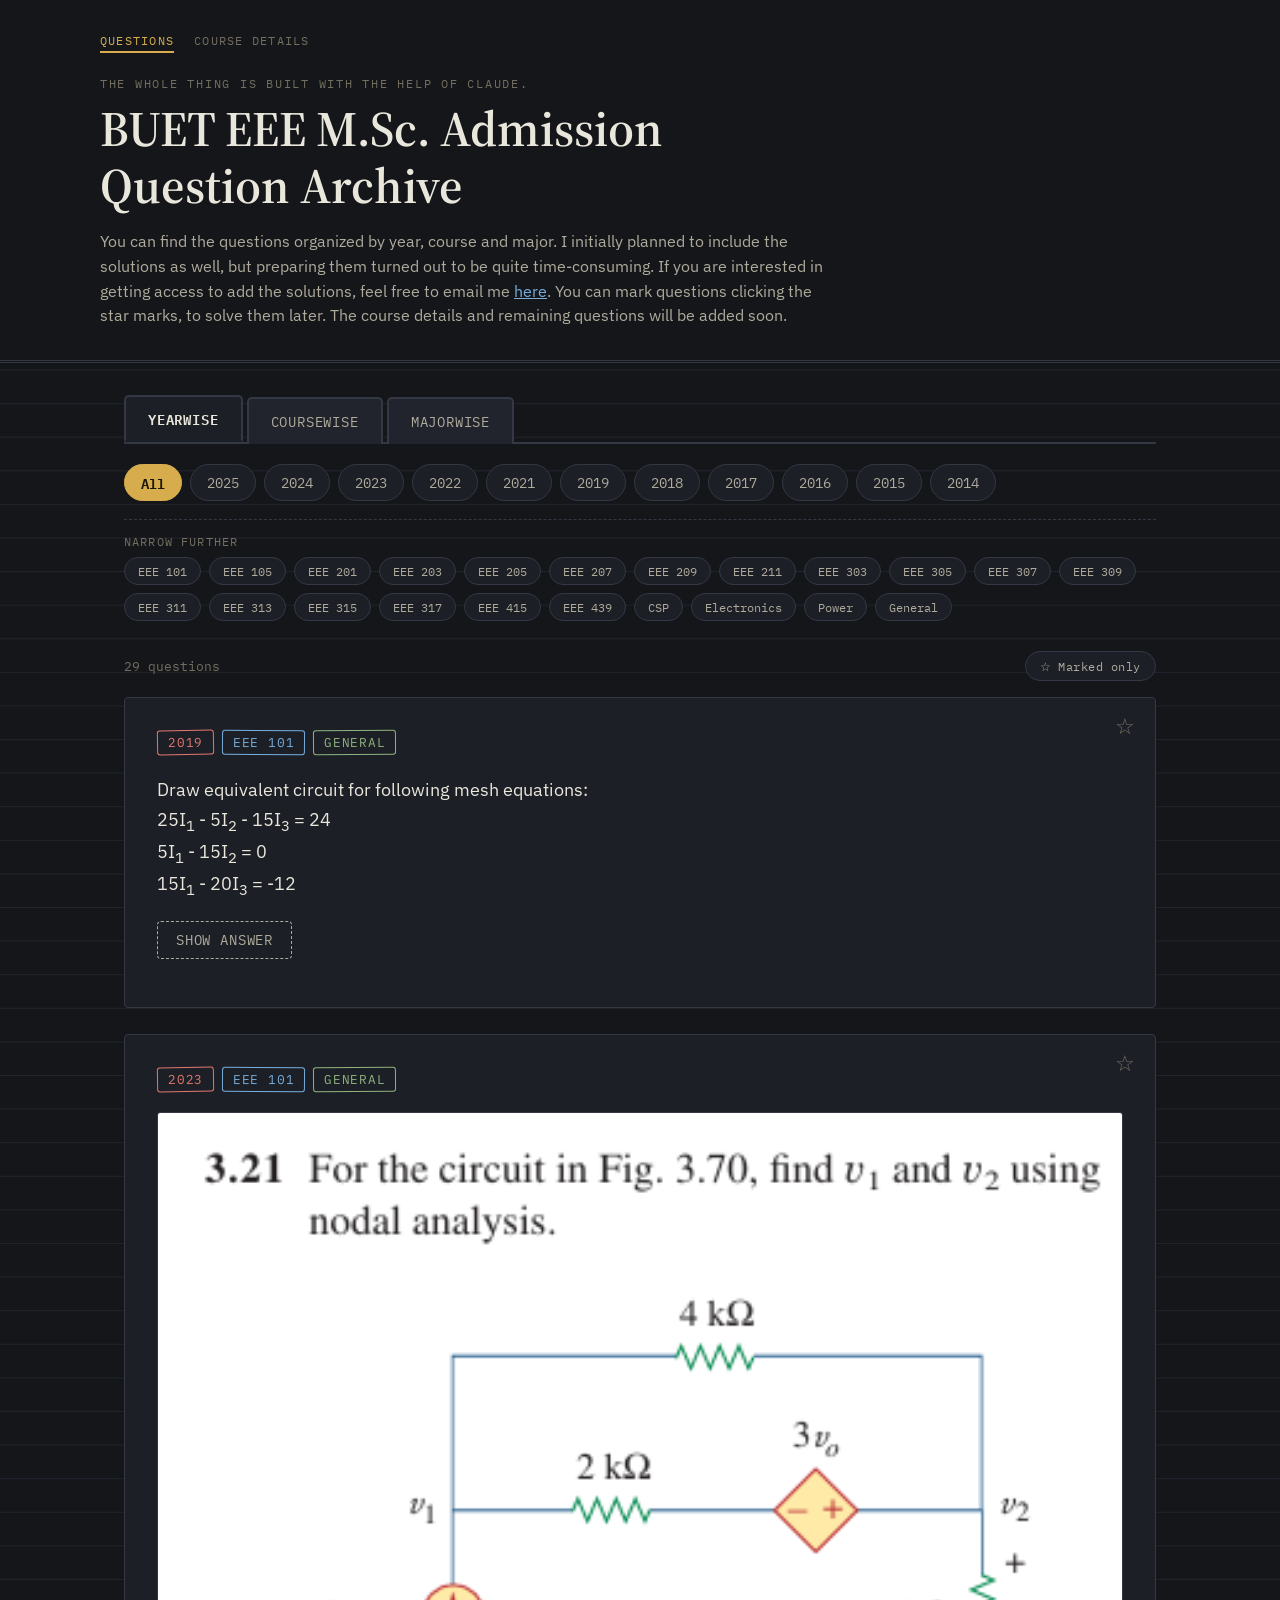
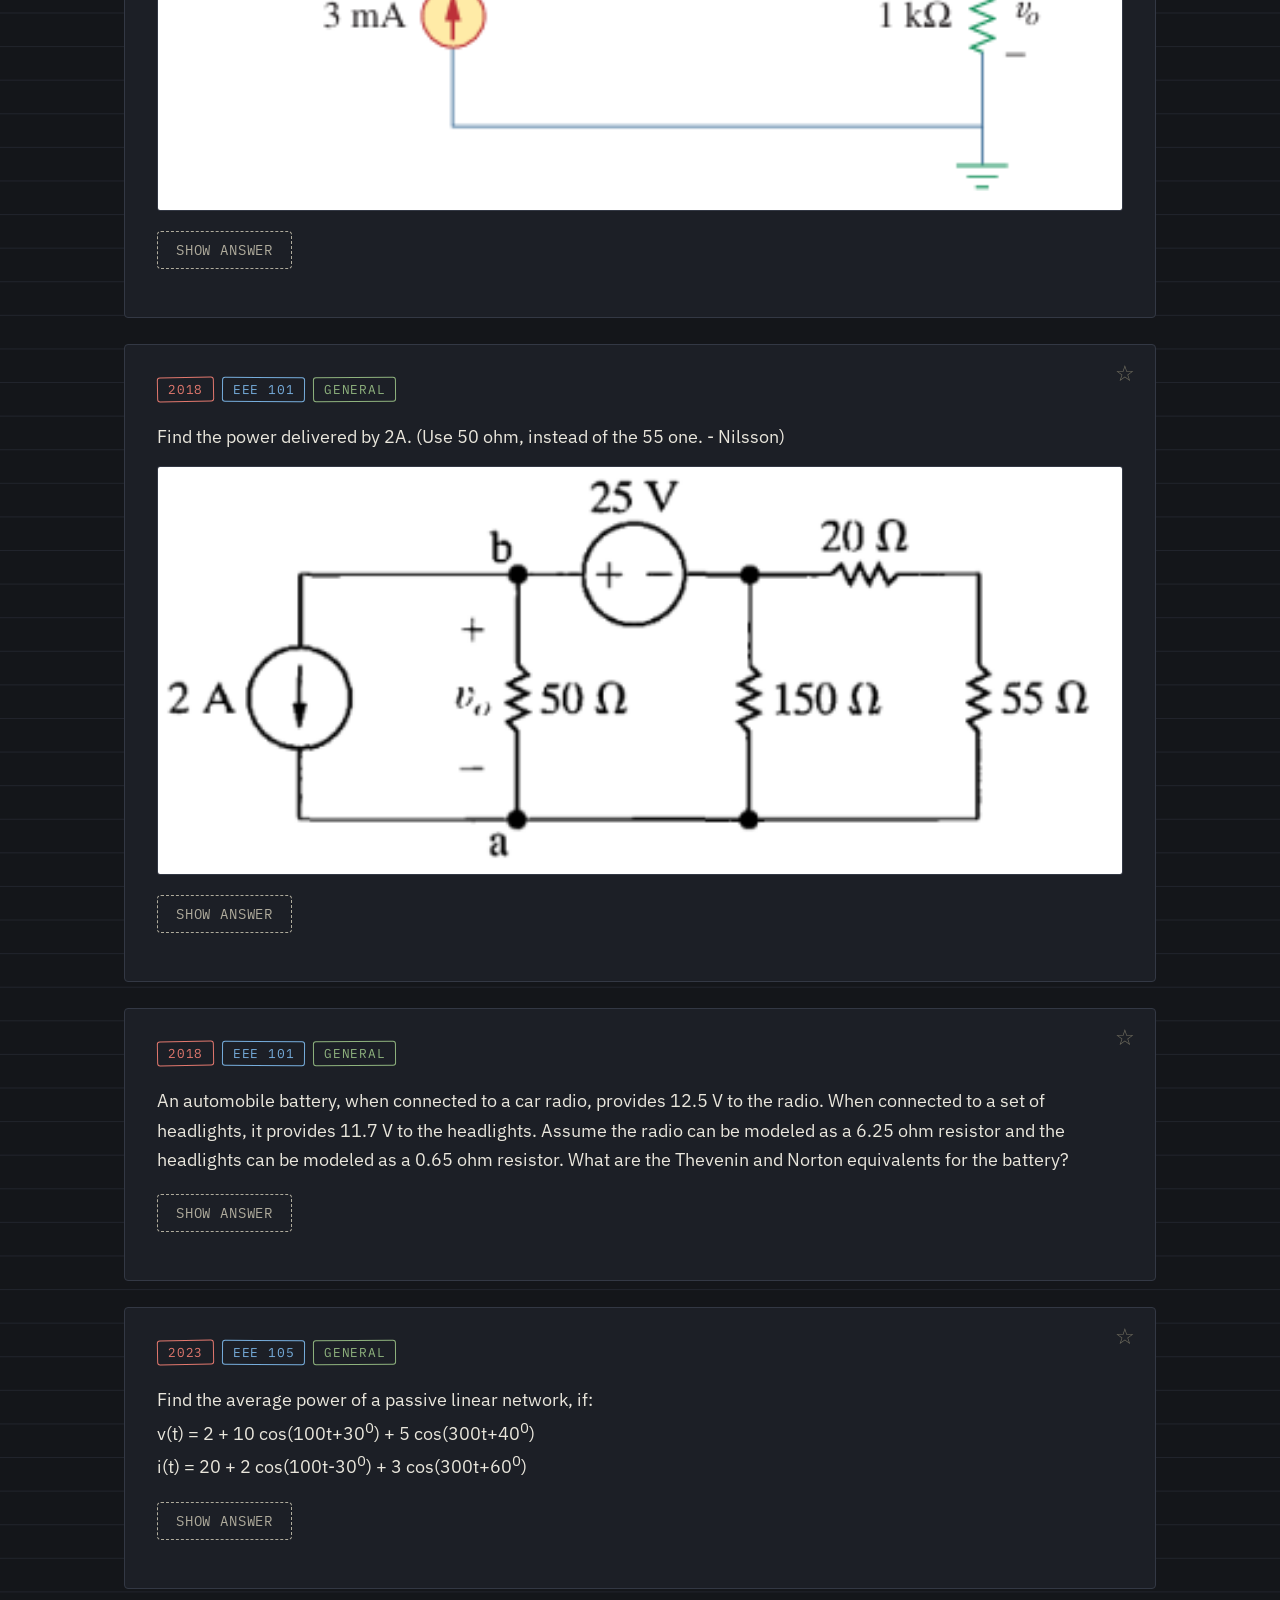
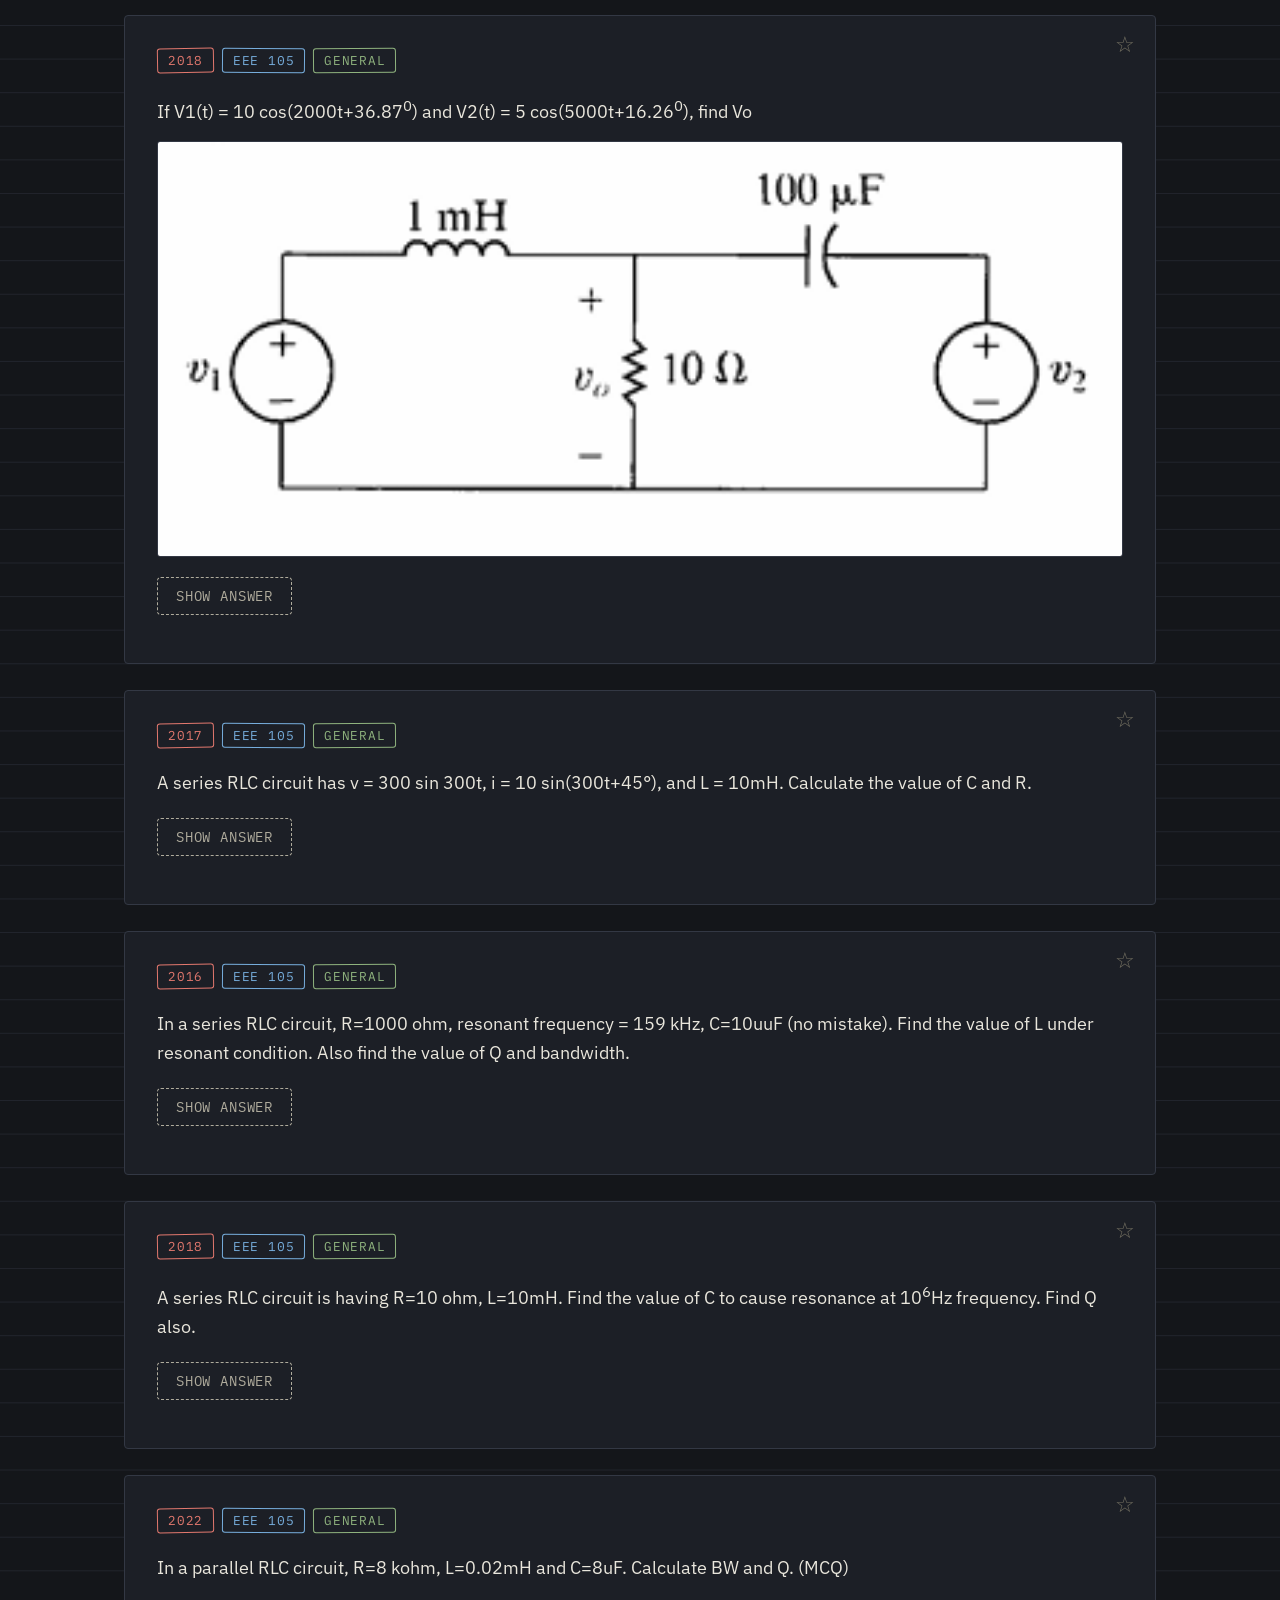
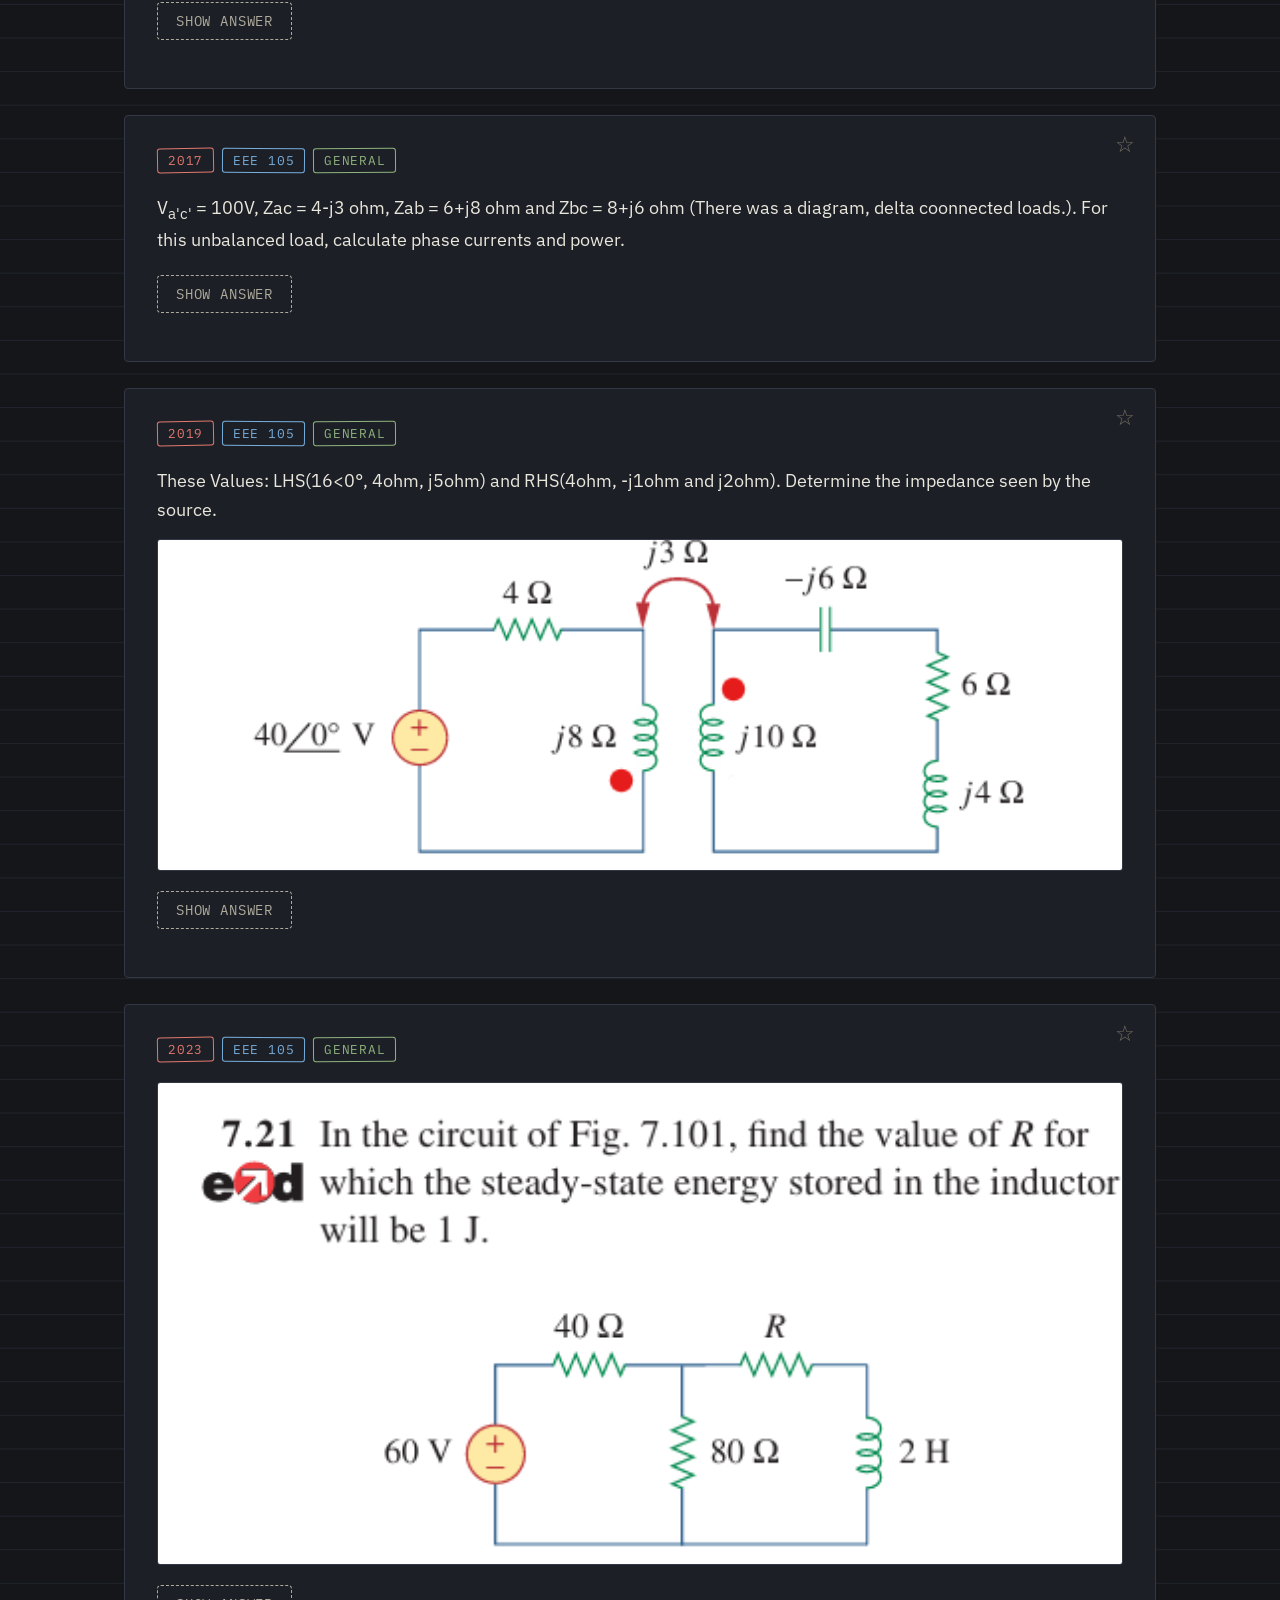
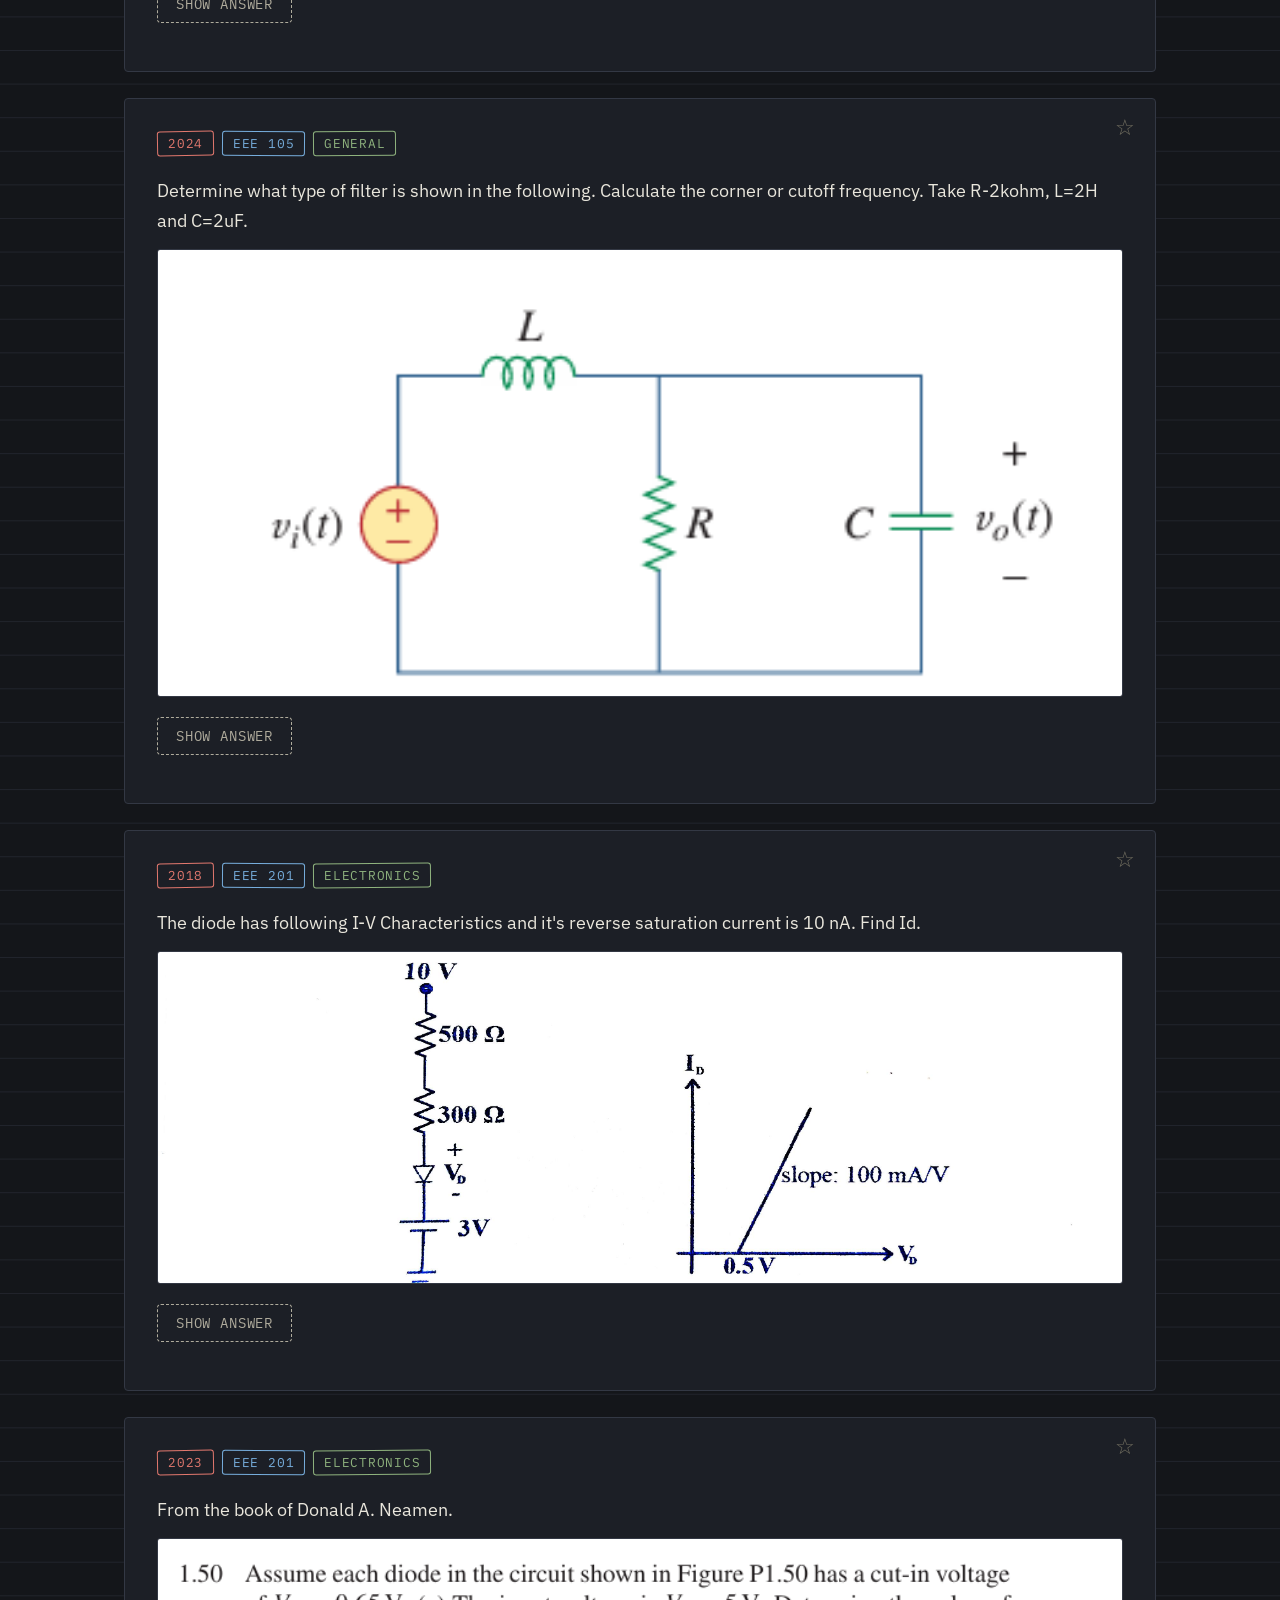
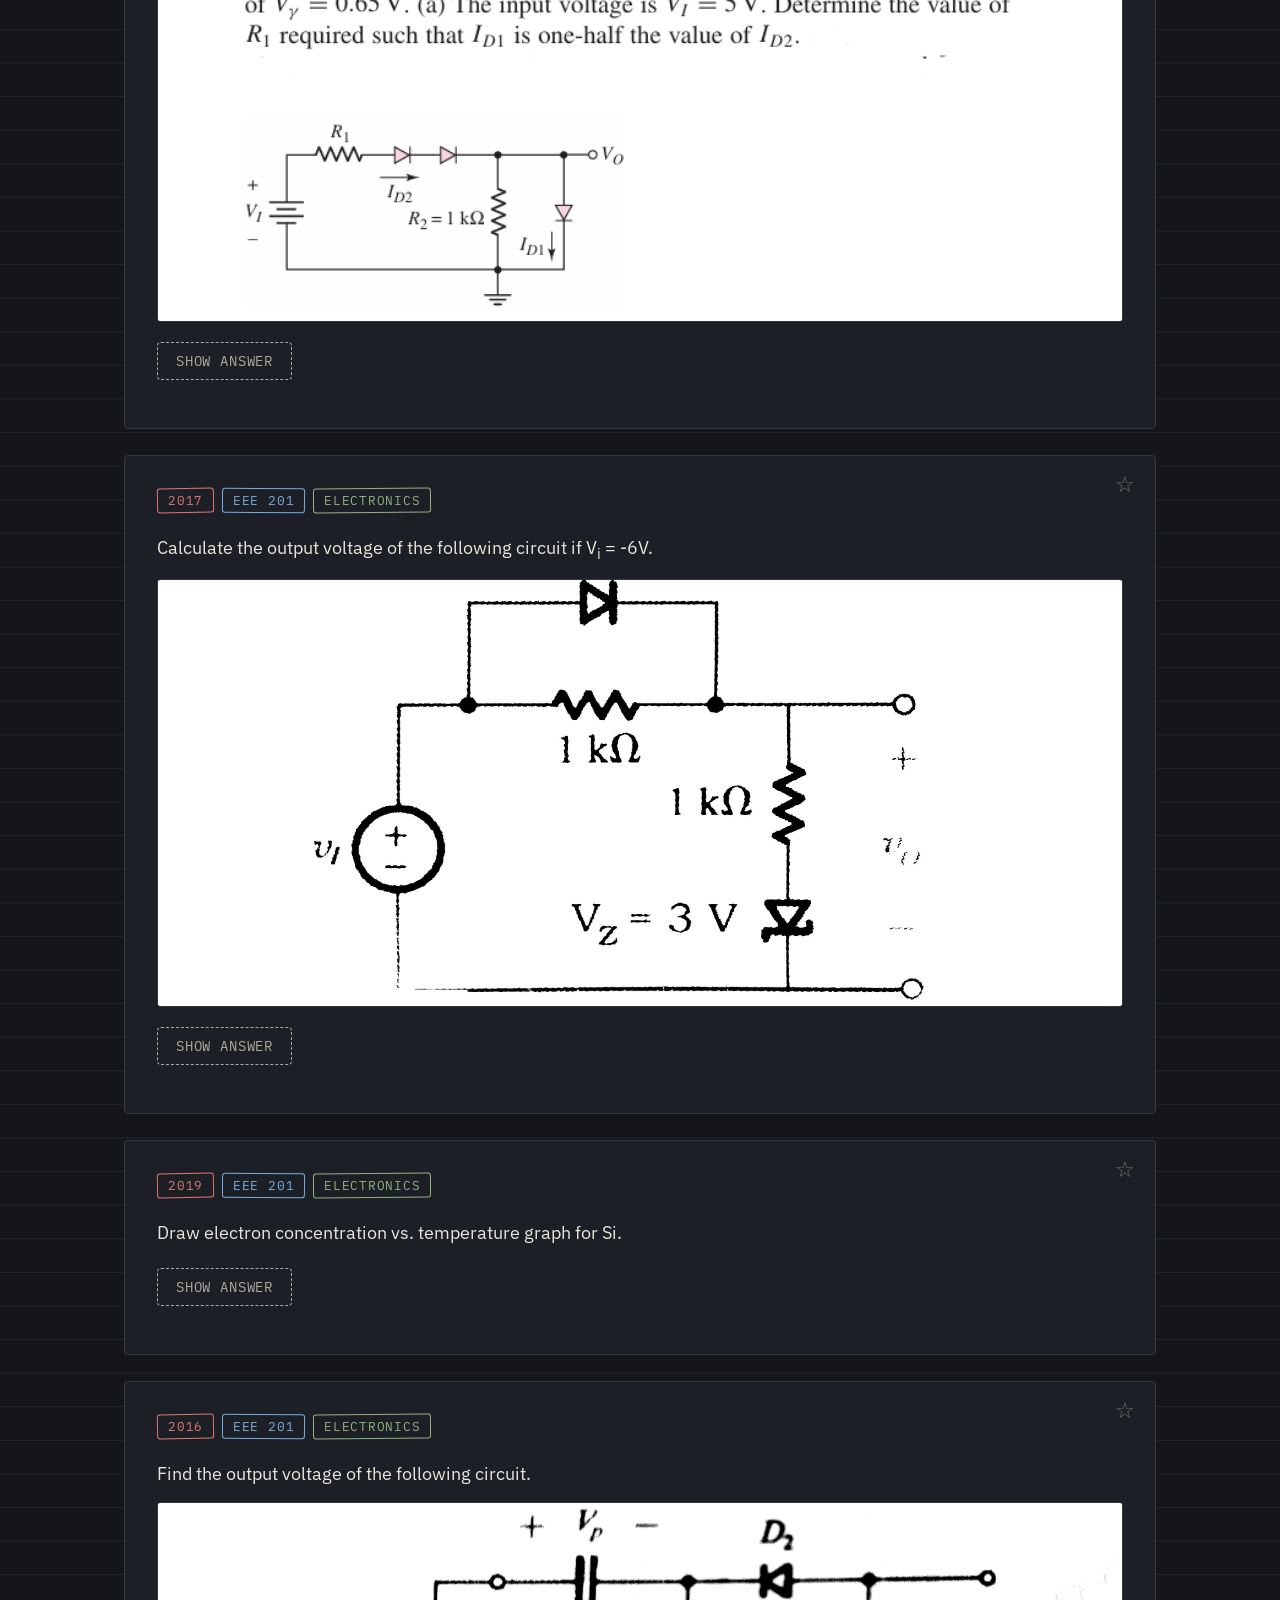
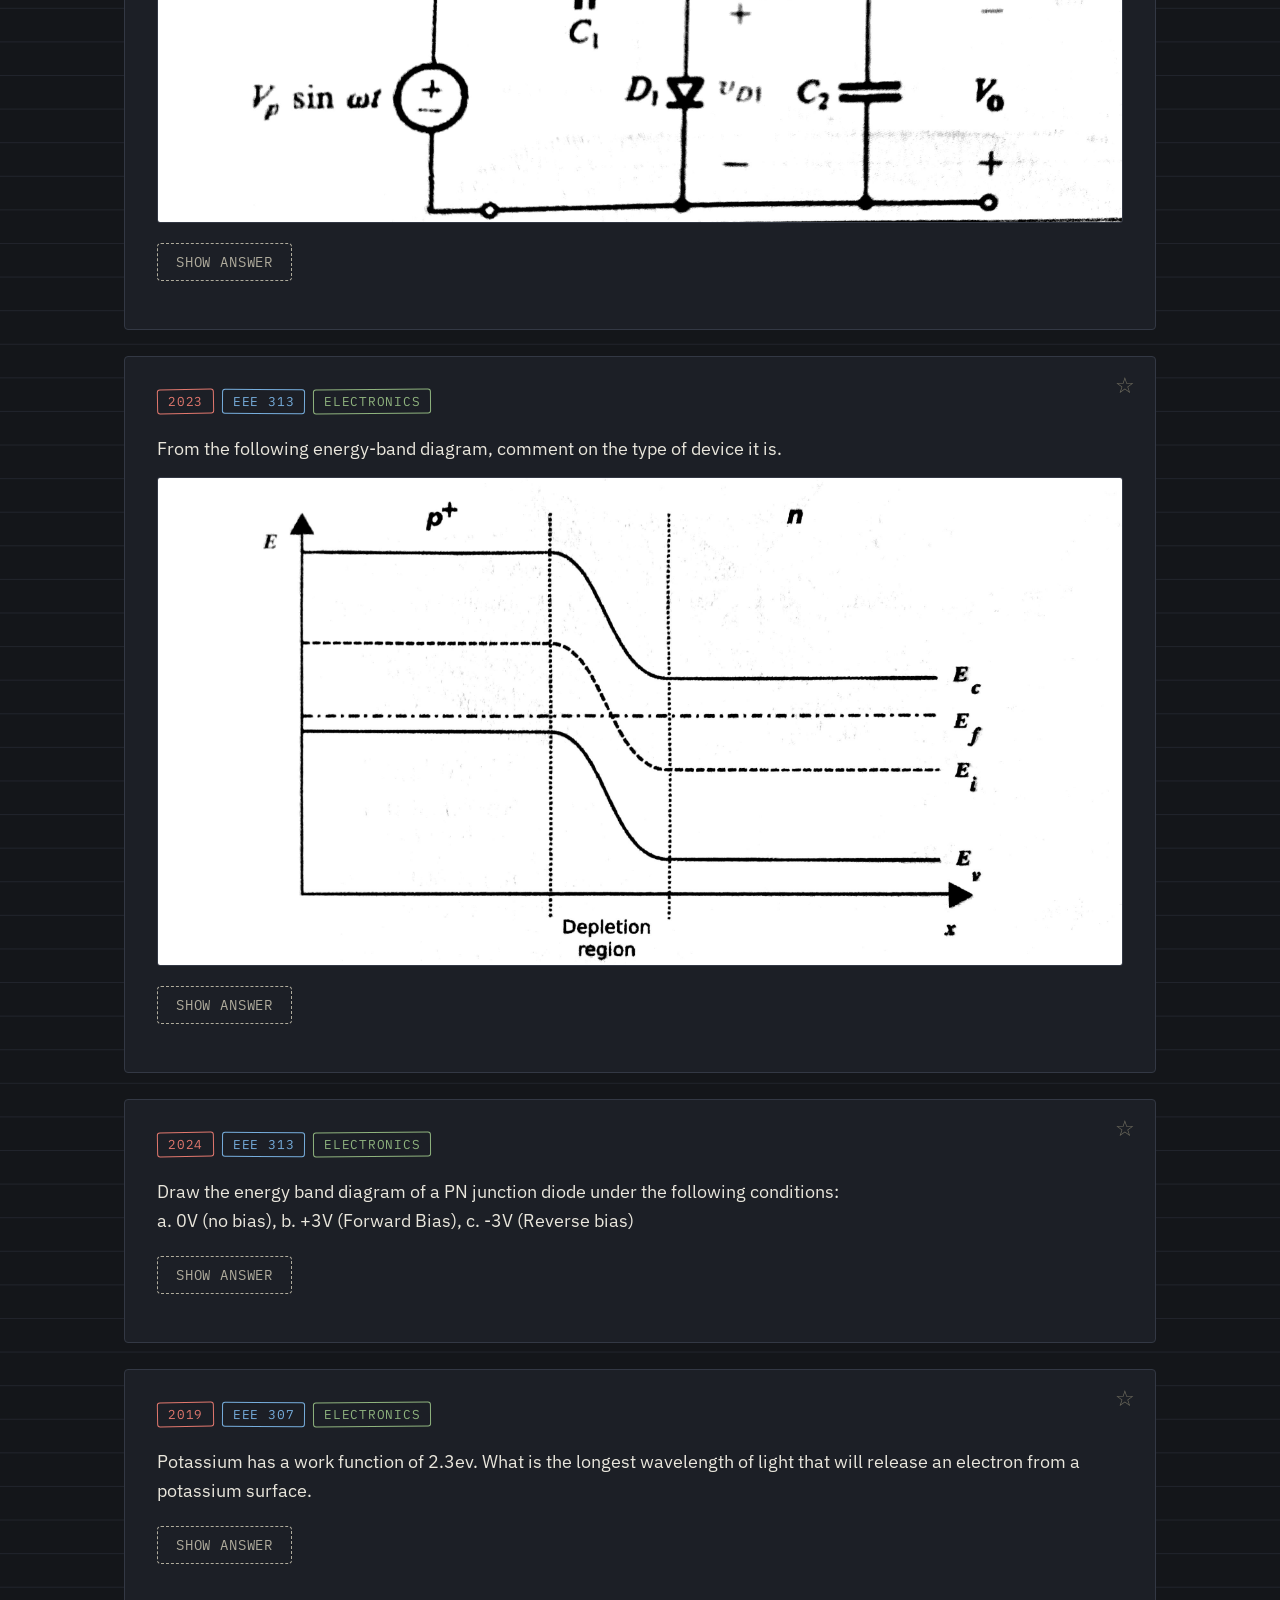
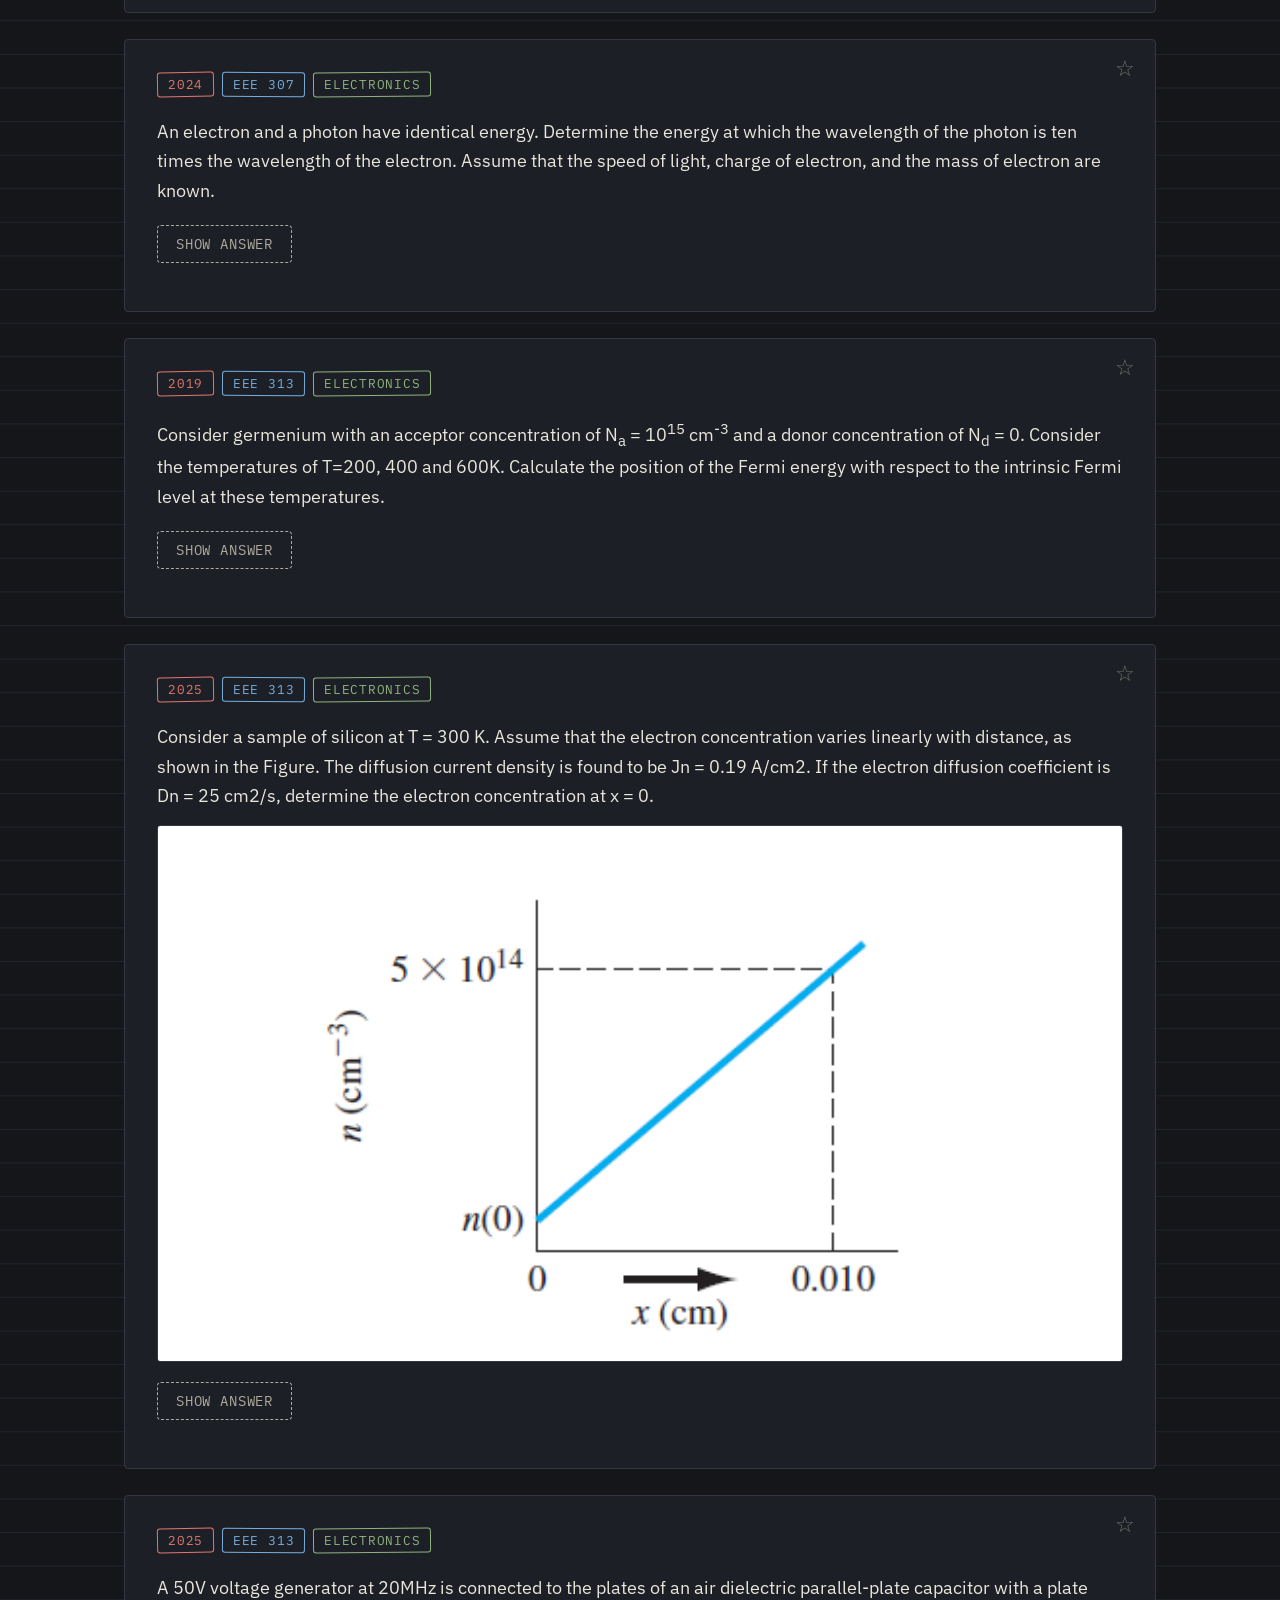
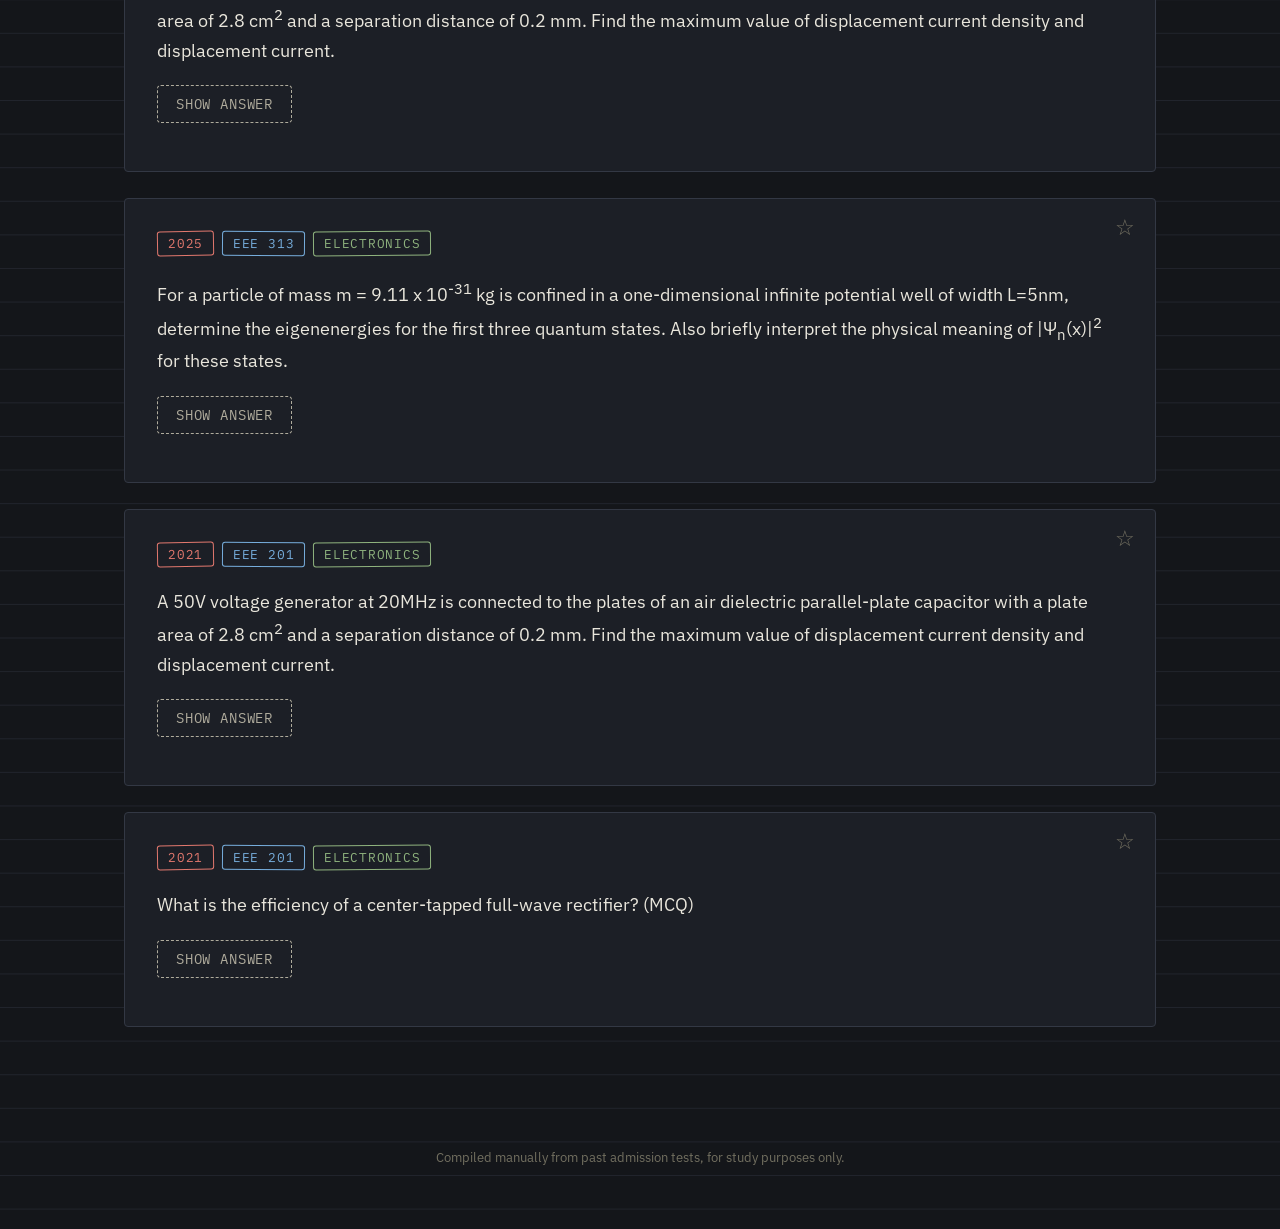
==== commit a3be6f73: "Update index.html" ====
--- a/index.html
+++ b/index.html
@@ -21,8 +21,8 @@
     <h1 class="site-title">BUET EEE M.Sc. Admission<br>Question Archive</h1>
     <p class="site-sub"> You can find the questions organized by year, course and major. 
   I initially planned to include the solutions as well, but preparing them turned out to be quite time-consuming.
-  If you are interested in getting access to the solutions, feel free to email me
-  <a href="mailto:tanvirsajin.eee.buet@gmail.com">here</a>.
+  If you are interested in getting access to add the solutions, feel free to email me
+  <a href="mailto:tanvirsajin.eee.buet@gmail.com">here</a>. You can mark questions clicking the star marks, to solve them later.
   The course details and remaining questions will be added soon.</p>
   </div>
 </header>
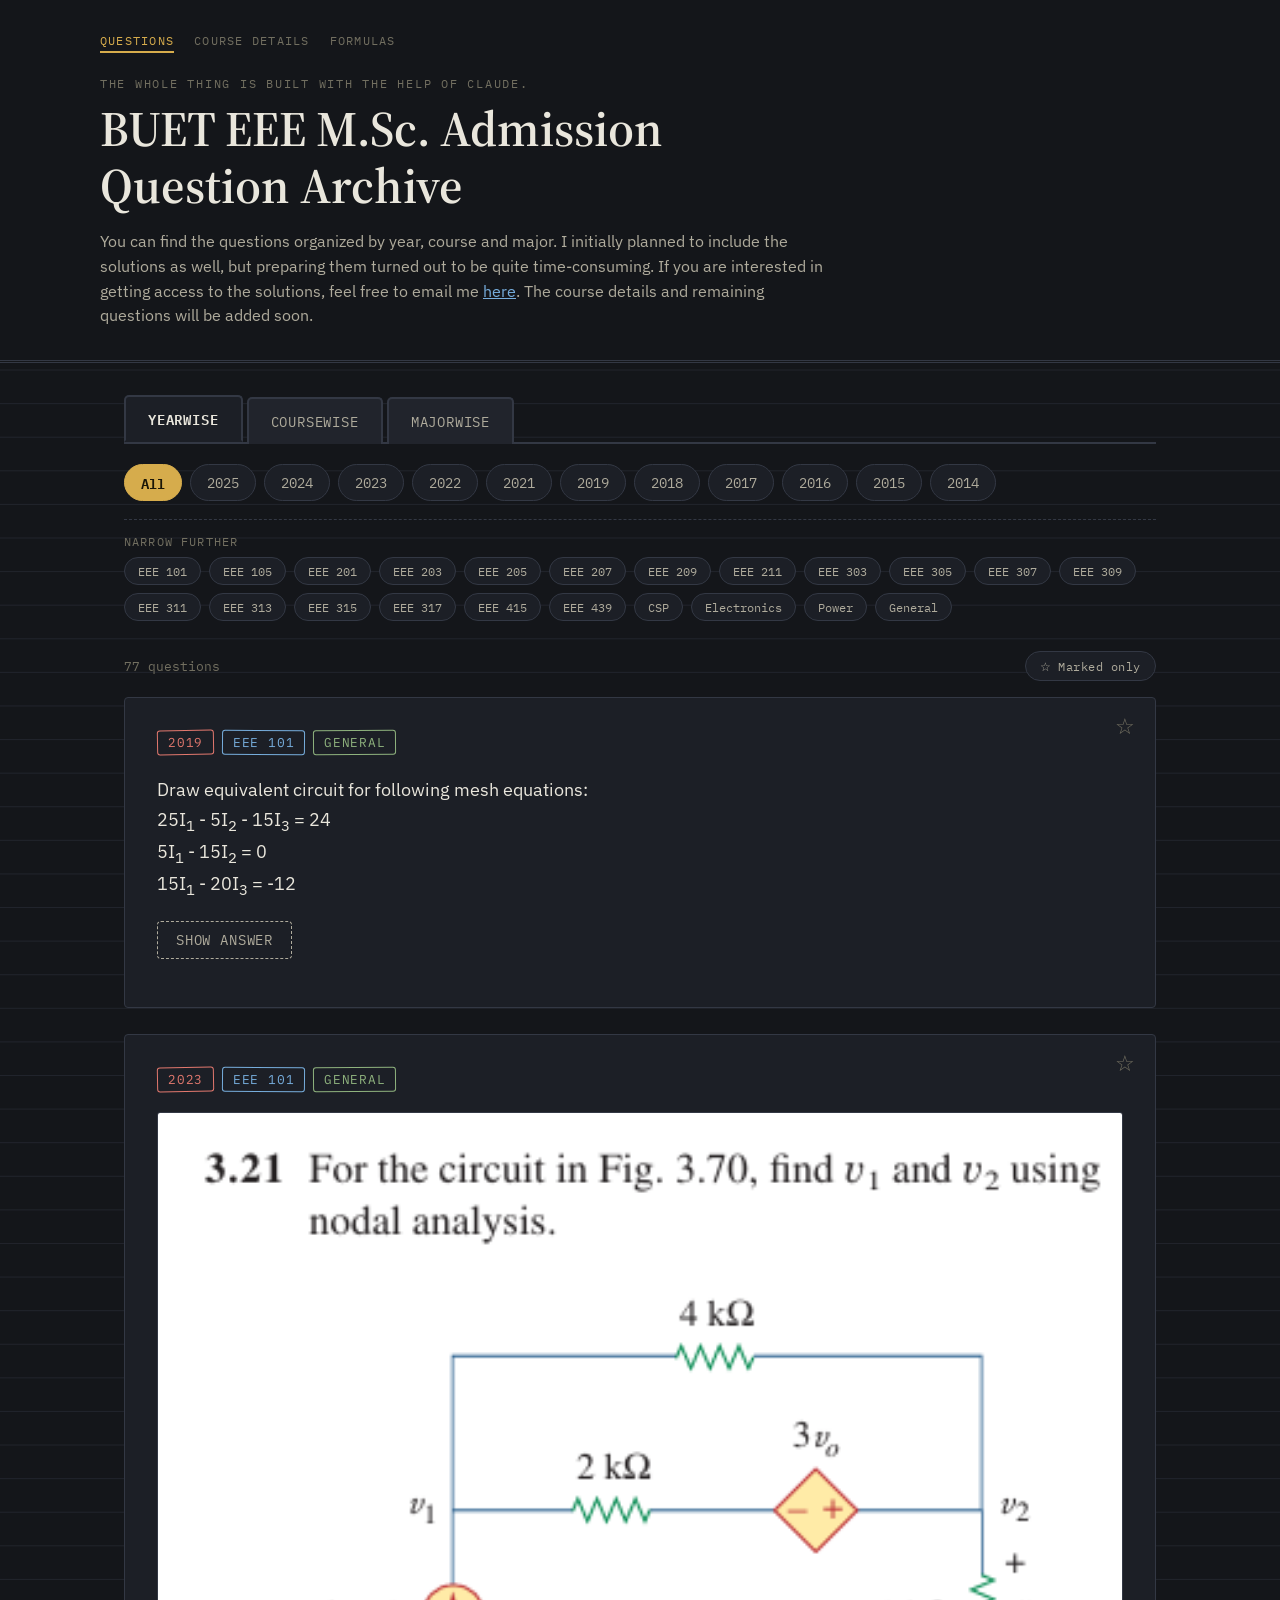
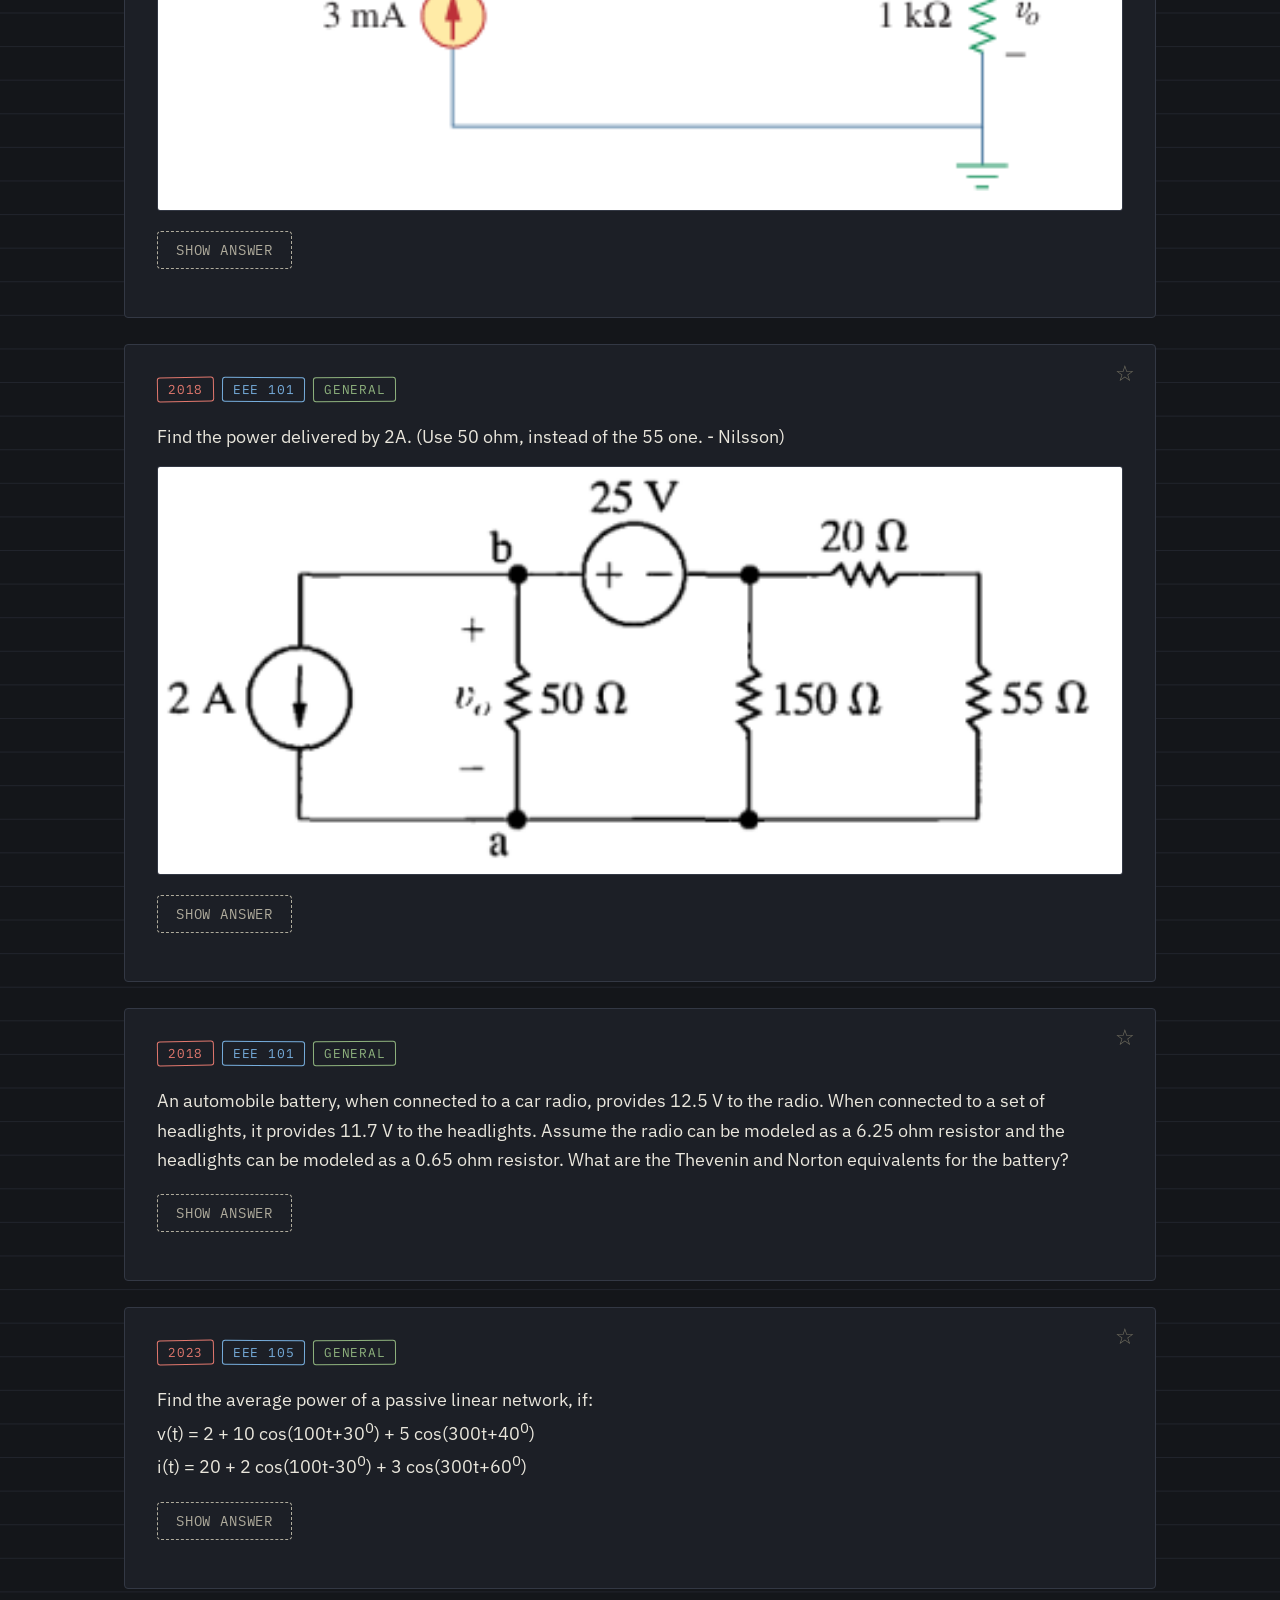
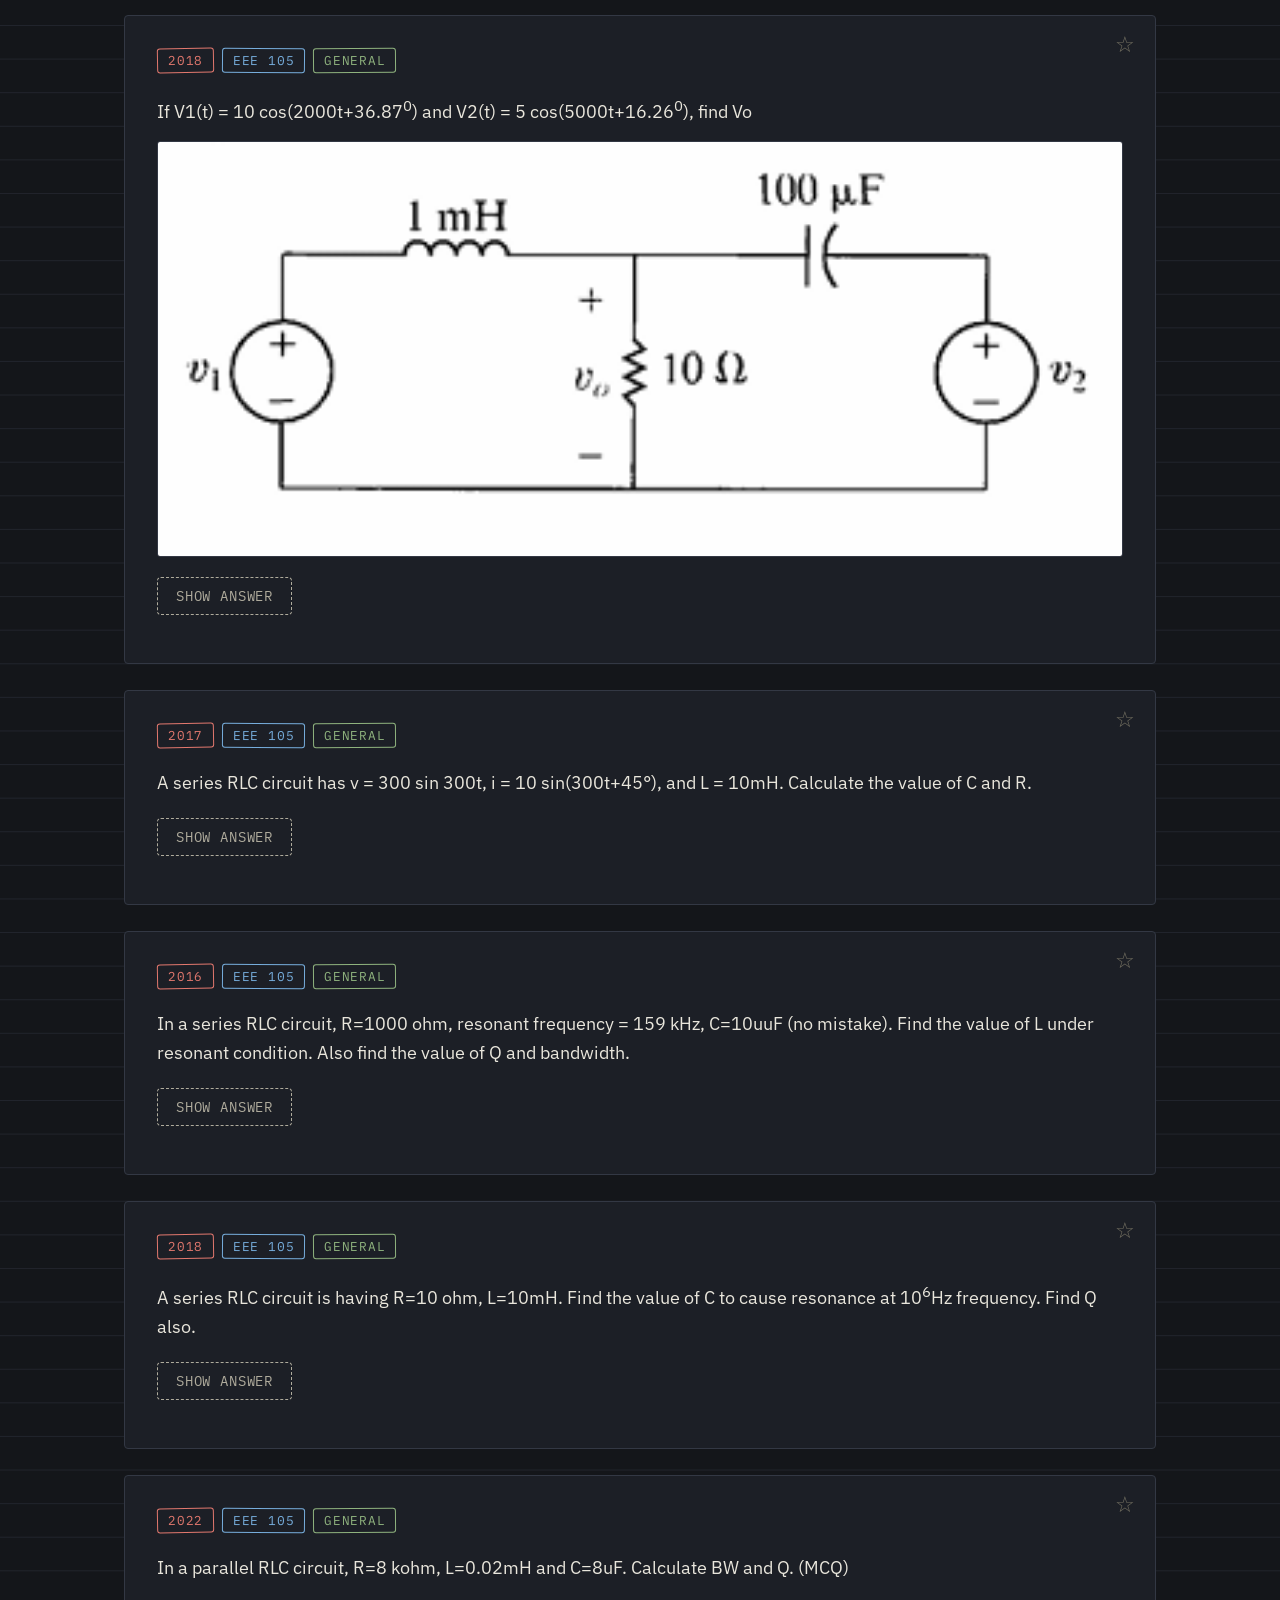
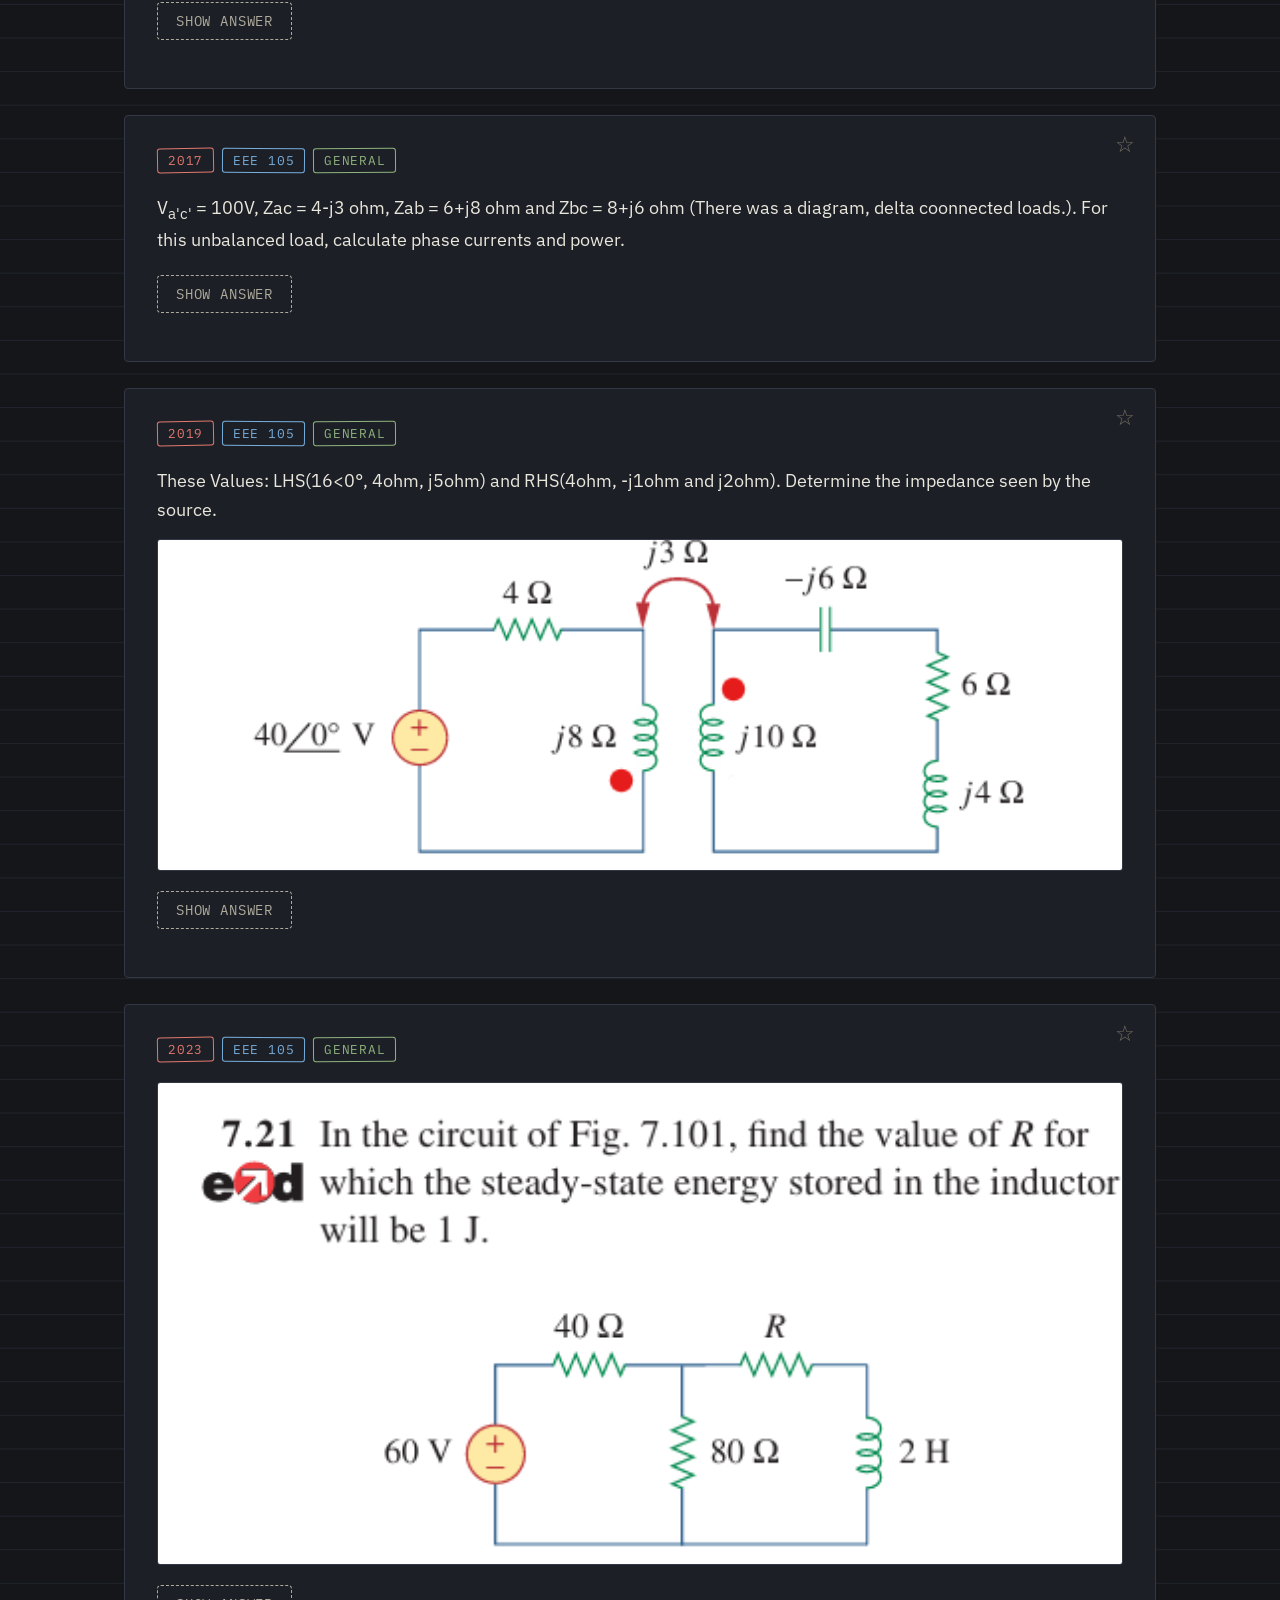
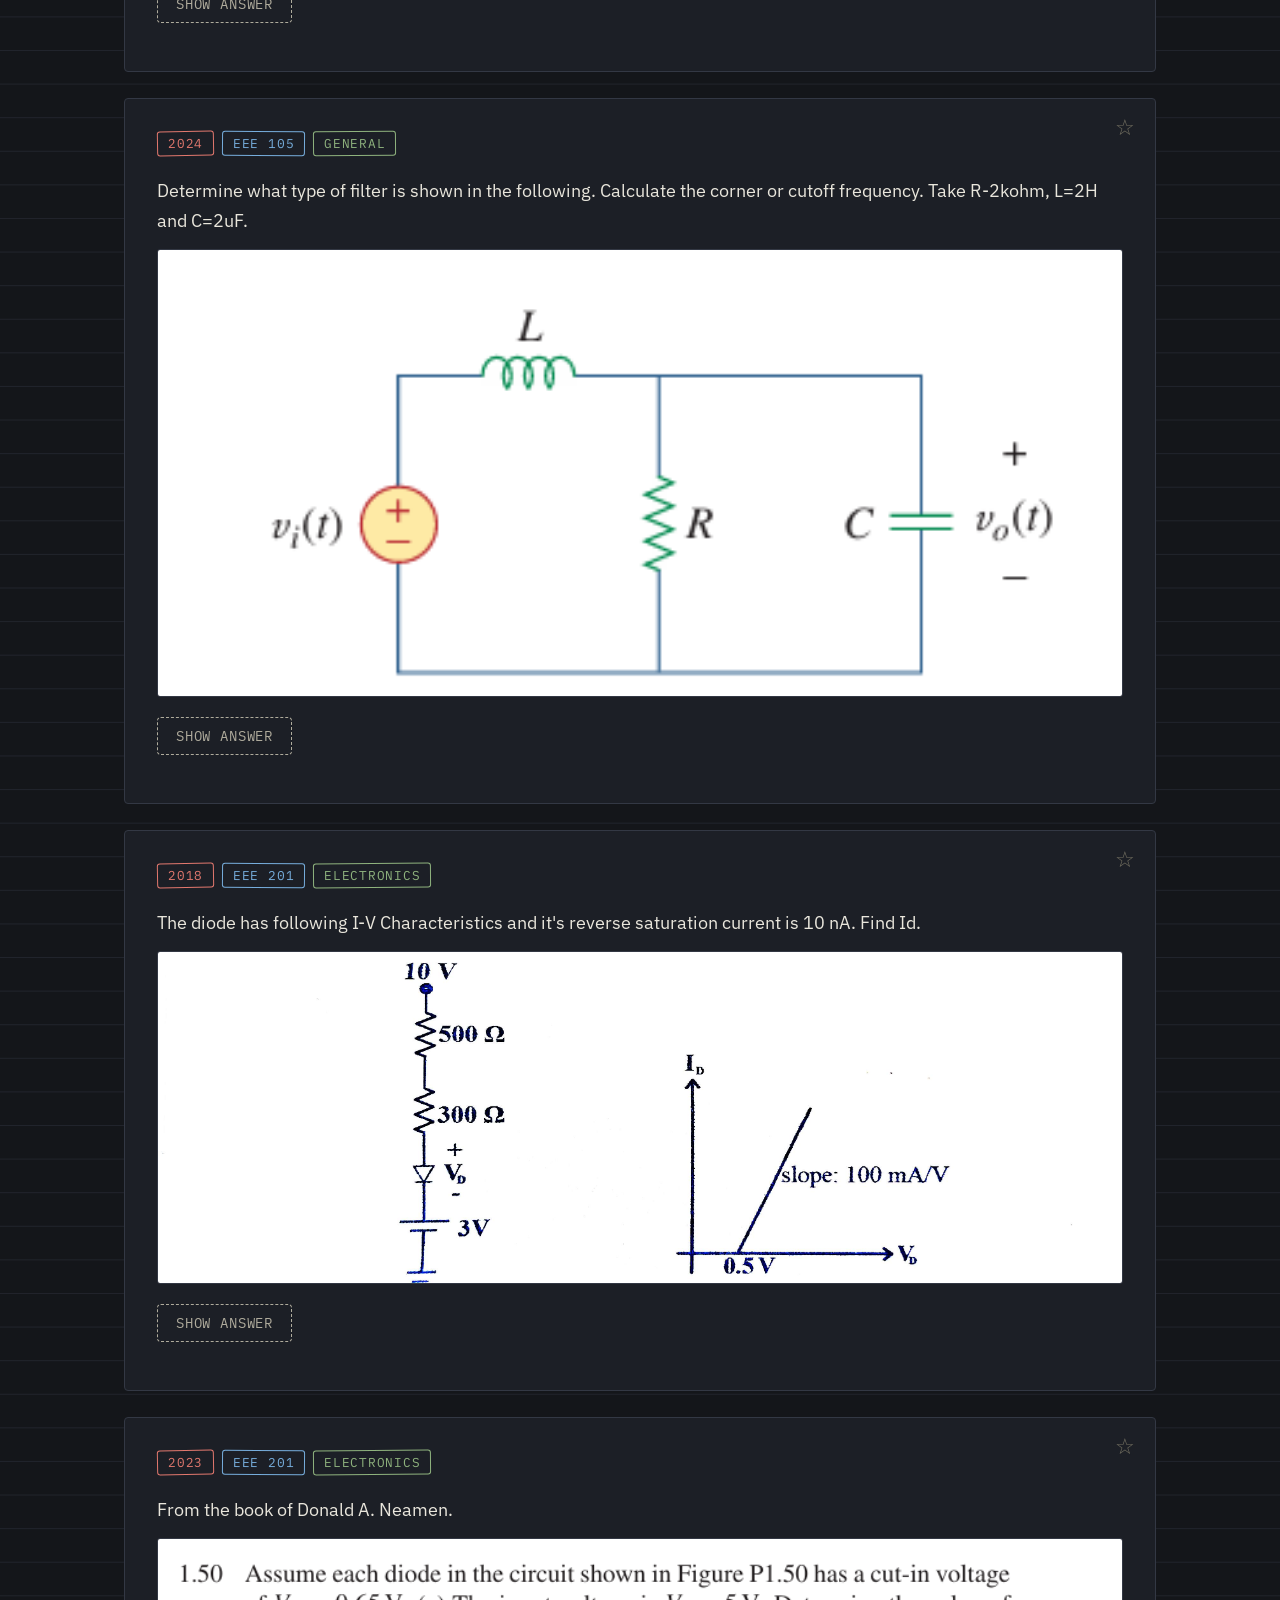
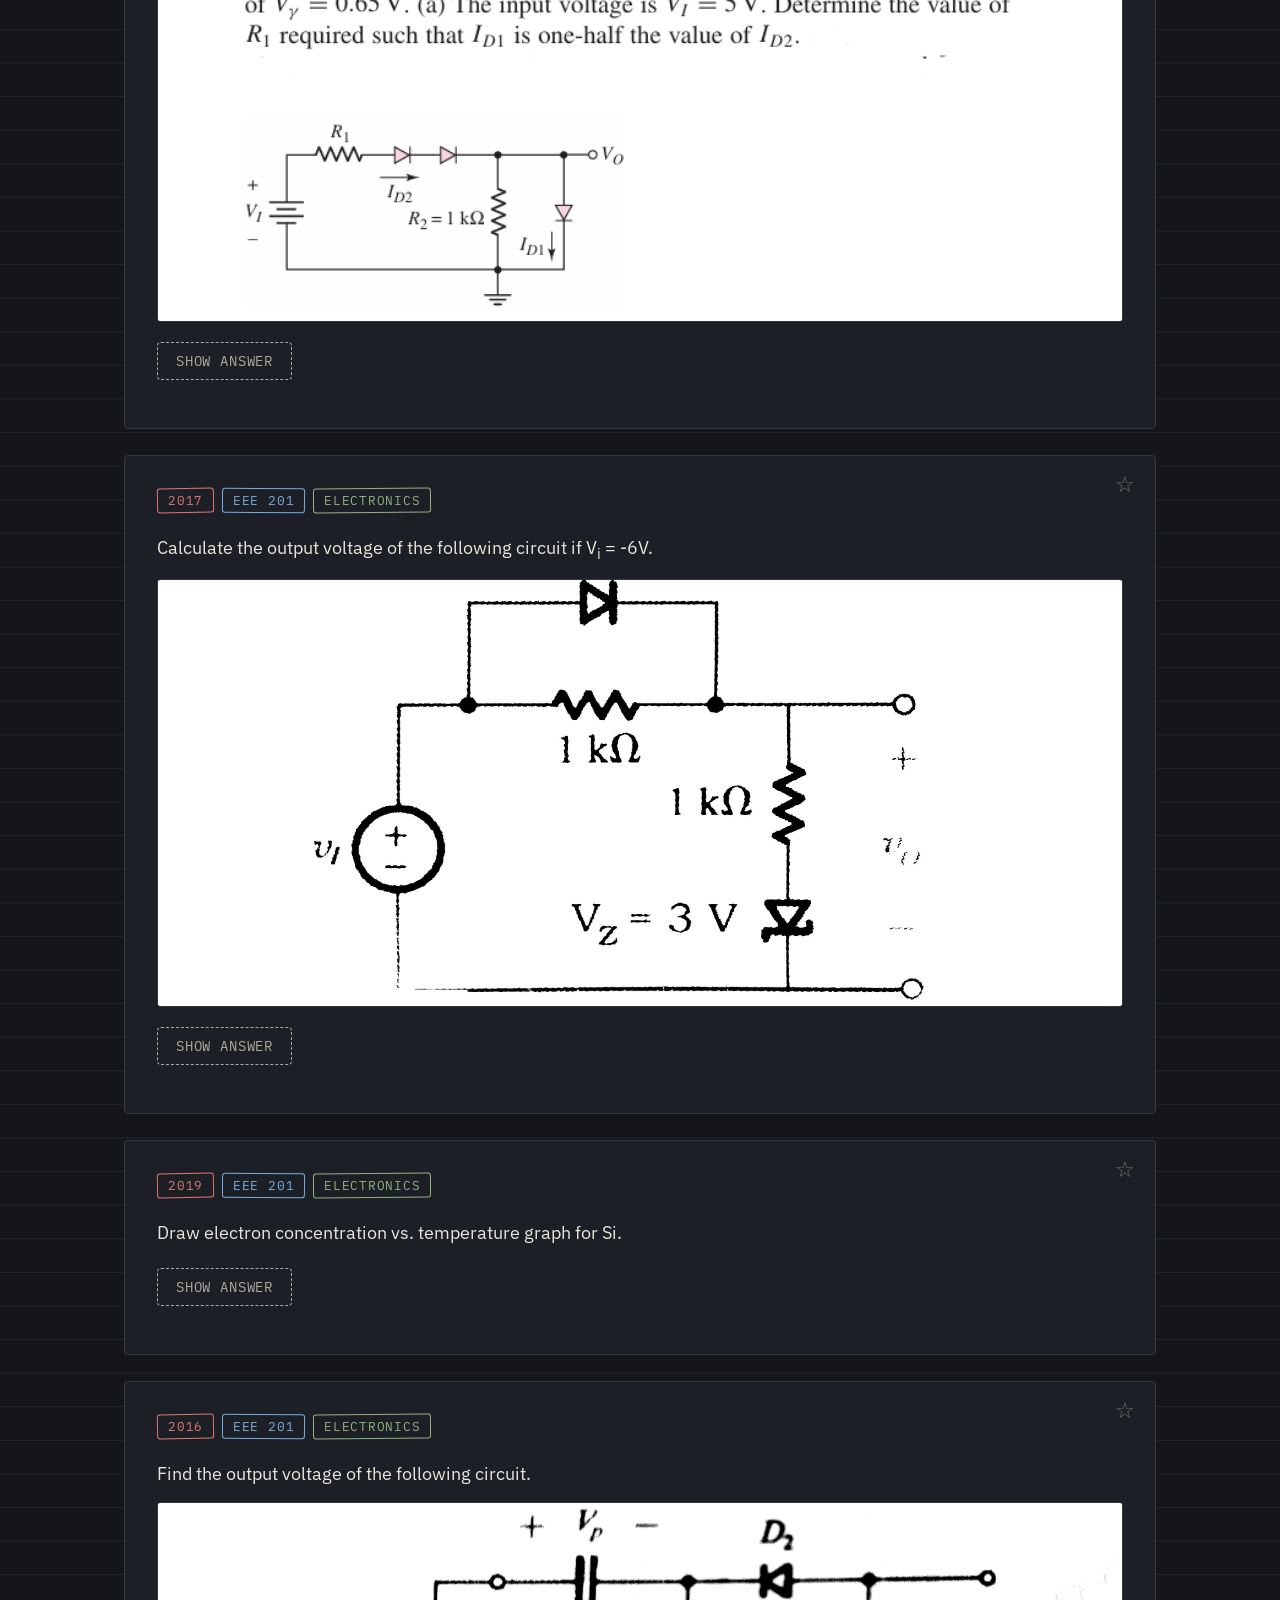
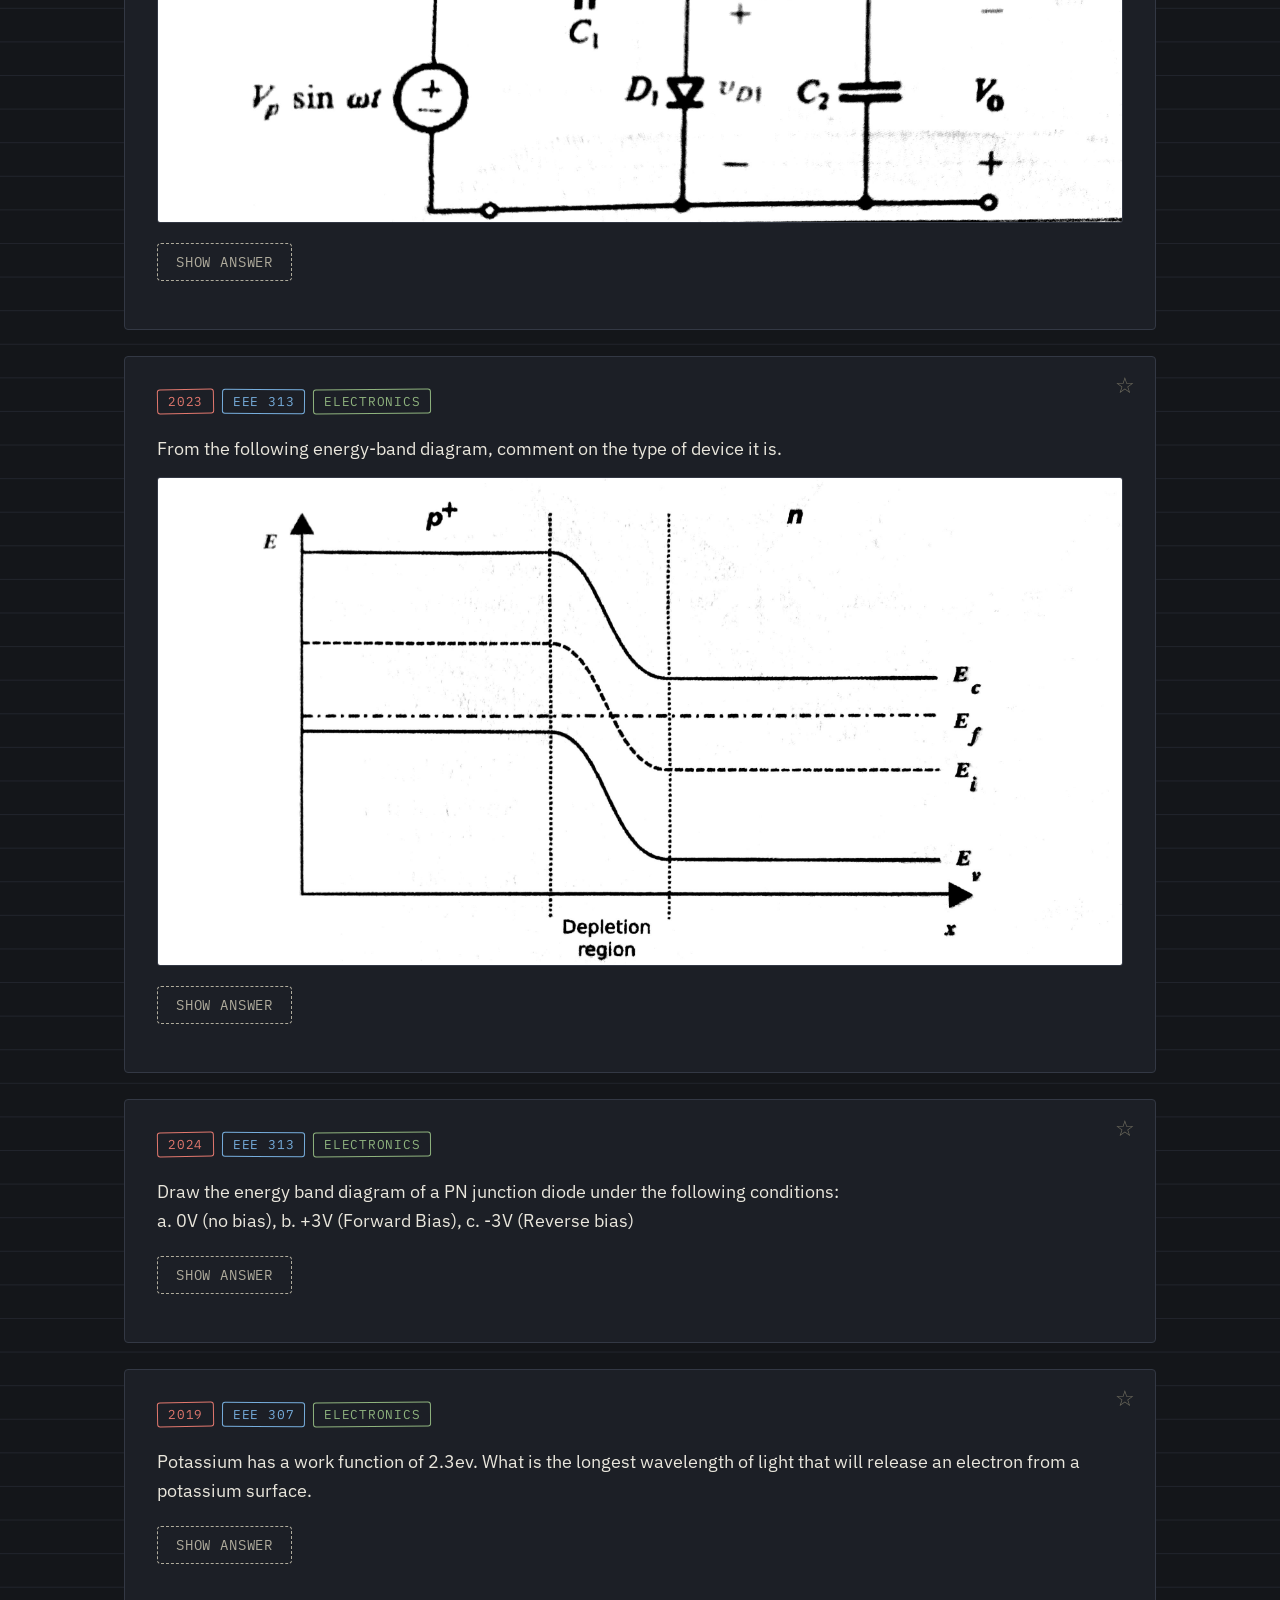
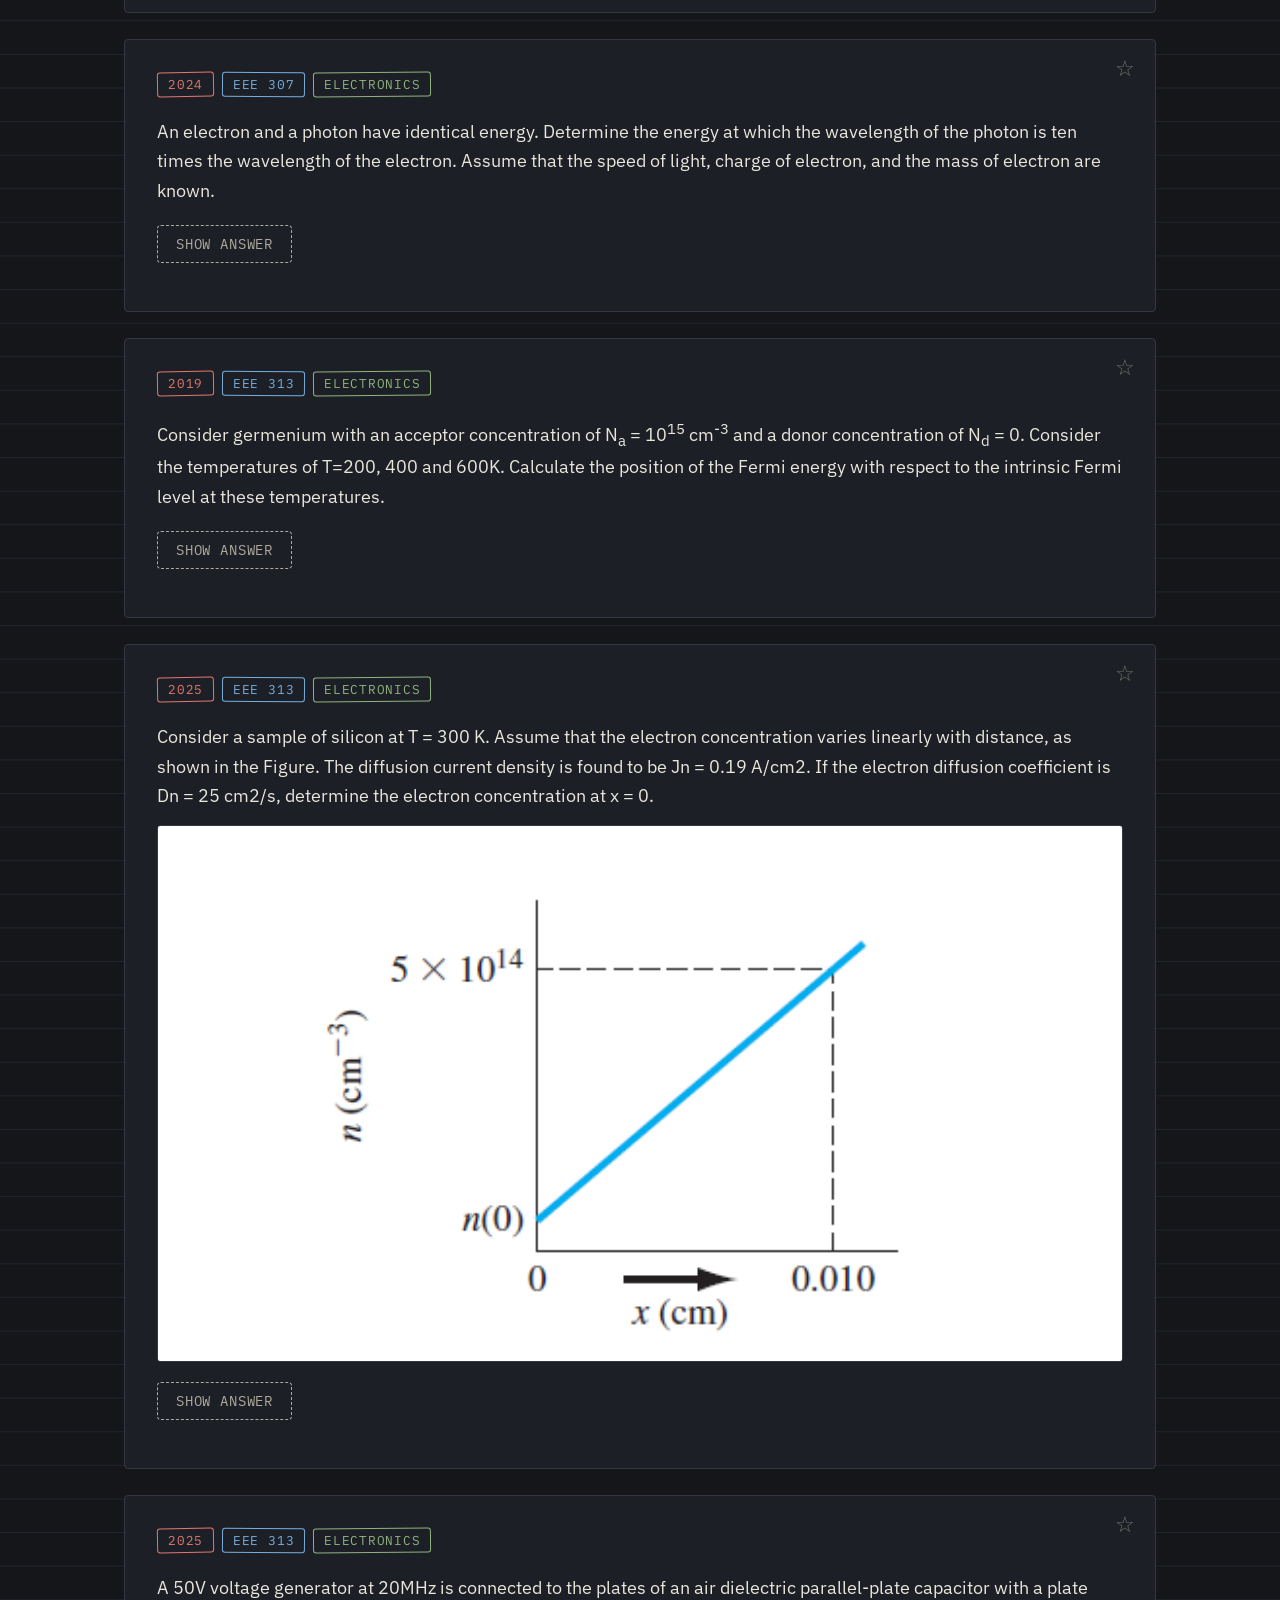
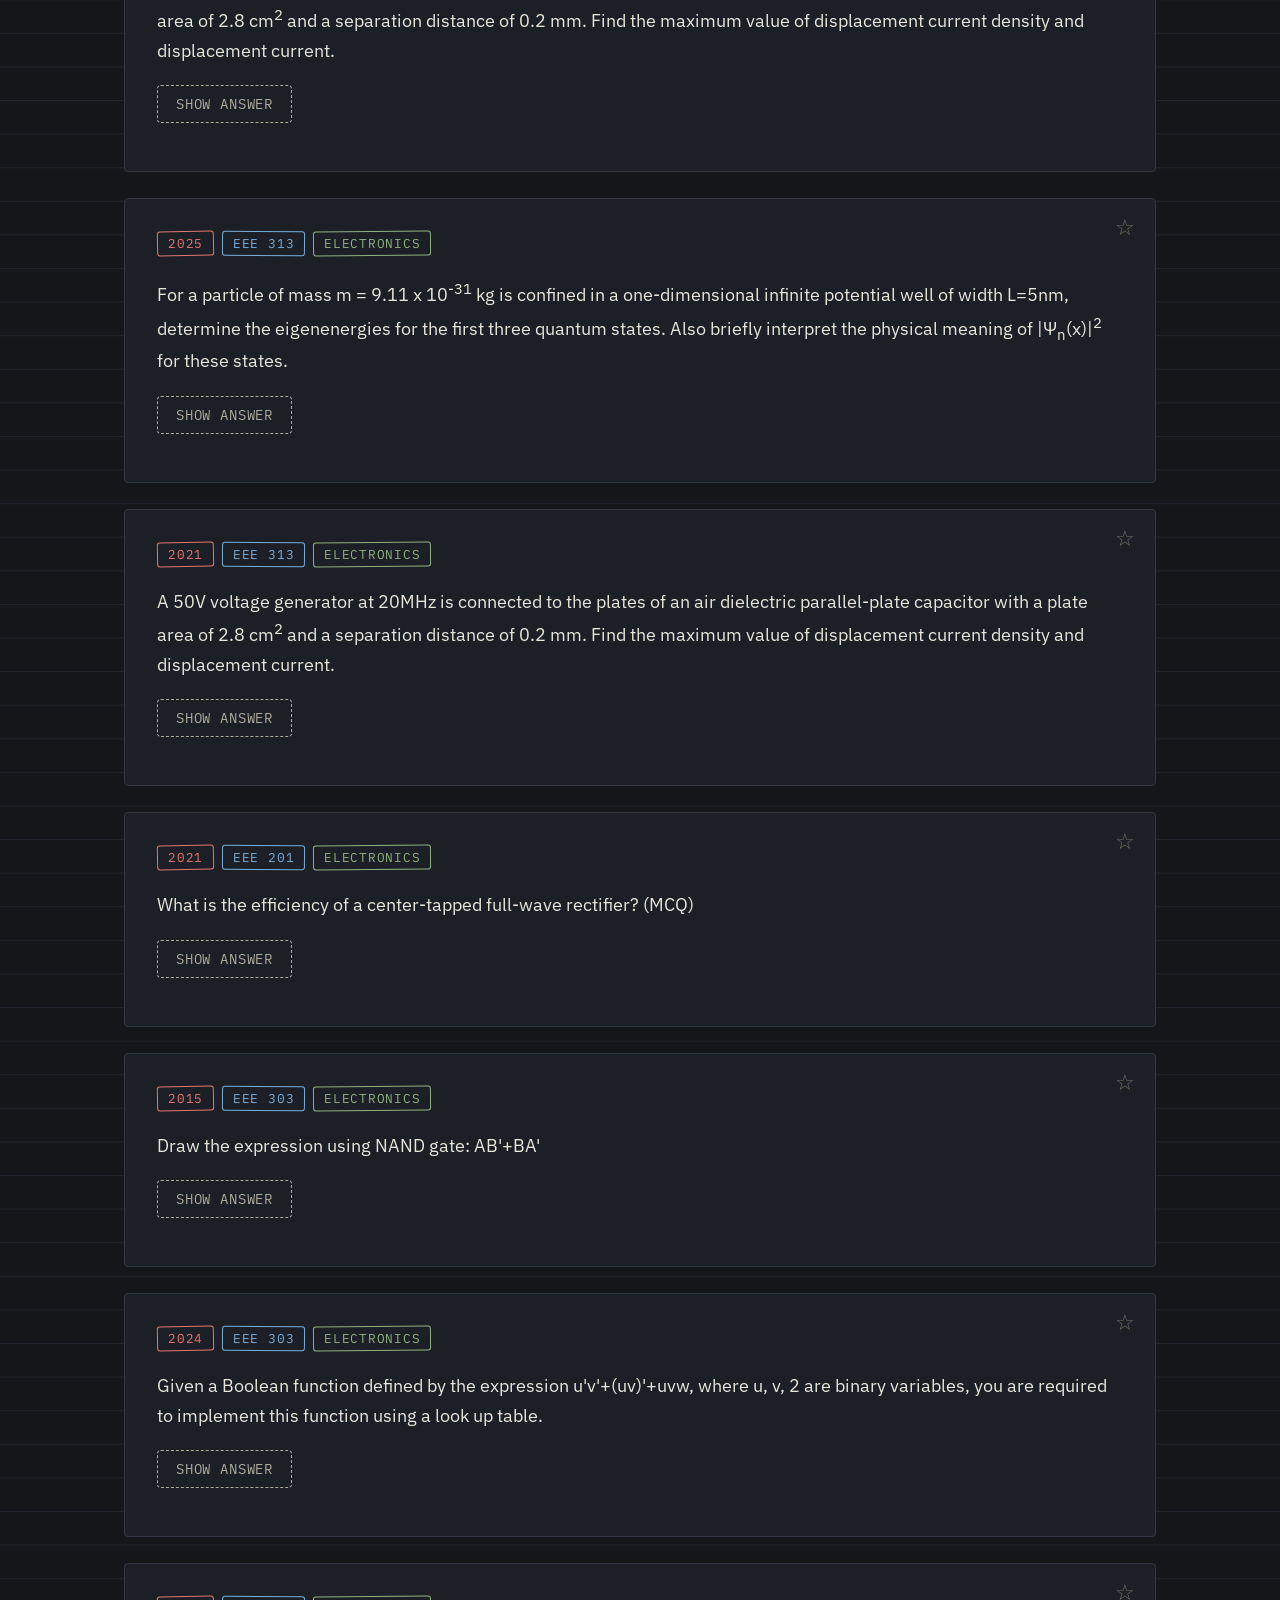
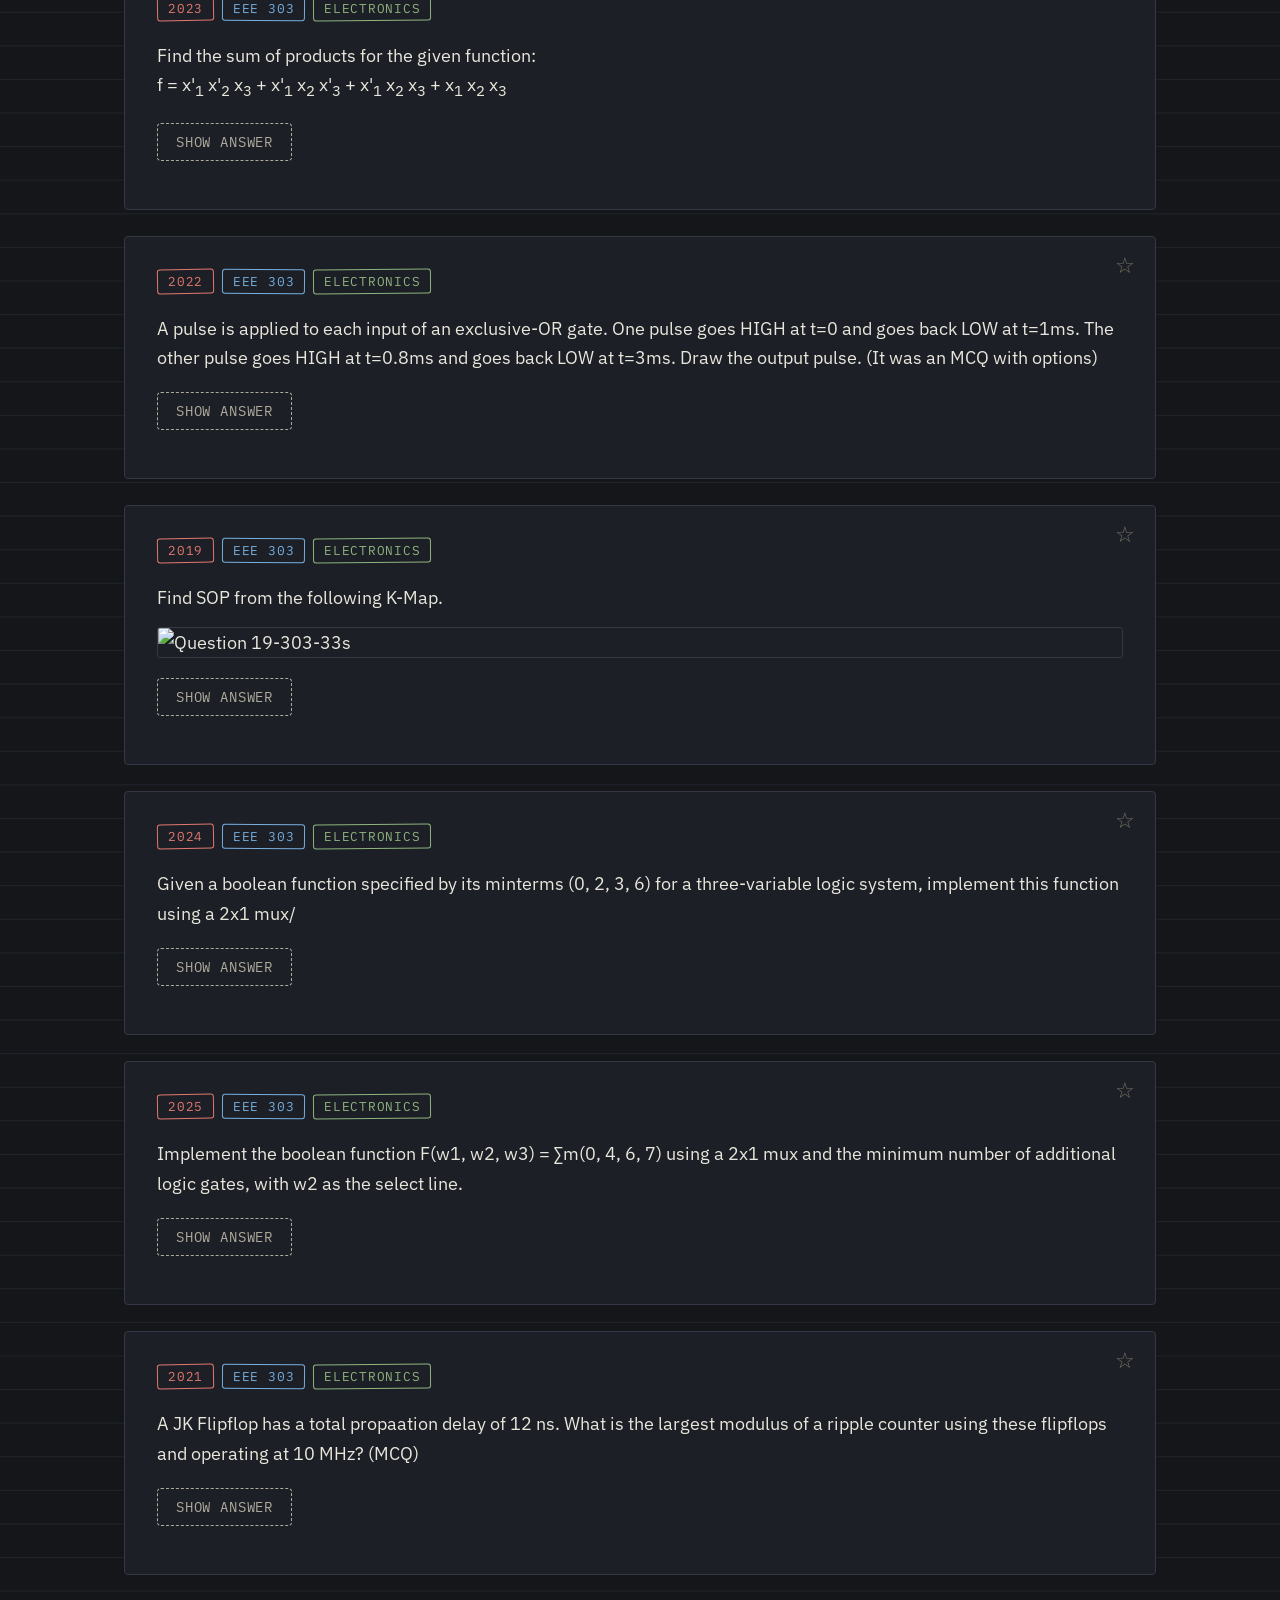
==== commit 41d360c9: "Update index.html" ====
--- a/index.html
+++ b/index.html
@@ -16,13 +16,14 @@
     <nav class="site-nav">
       <a href="index.html" class="is-current">Questions</a>
       <a href="courses.html">Course Details</a>
+      <a href="formulas.html">Formulas</a>
     </nav>
     <p class="eyebrow">The whole thing is built with the help of Claude.</p>
     <h1 class="site-title">BUET EEE M.Sc. Admission<br>Question Archive</h1>
     <p class="site-sub"> You can find the questions organized by year, course and major. 
   I initially planned to include the solutions as well, but preparing them turned out to be quite time-consuming.
-  If you are interested in getting access to add the solutions, feel free to email me
-  <a href="mailto:tanvirsajin.eee.buet@gmail.com">here</a>. You can mark questions clicking the star marks, to solve them later.
+  If you are interested in getting access to the solutions, feel free to email me
+  <a href="mailto:tanvirsajin.eee.buet@gmail.com">here</a>.
   The course details and remaining questions will be added soon.</p>
   </div>
 </header>
--- a/css/style.css
+++ b/css/style.css
@@ -554,6 +554,45 @@
 }
 
 /* ---------------------------------------------------------
+   Formulas page
+--------------------------------------------------------- */
+.formula-item {
+  margin-bottom: 20px;
+  padding-bottom: 20px;
+  border-bottom: 1px dashed var(--rule);
+}
+
+.formula-item:last-child {
+  margin-bottom: 0;
+  padding-bottom: 0;
+  border-bottom: none;
+}
+
+.formula-label {
+  font-family: var(--font-mono);
+  font-size: 0.72rem;
+  letter-spacing: 0.08em;
+  text-transform: uppercase;
+  color: var(--stamp-course);
+  margin: 0 0 8px;
+}
+
+.formula-expr {
+  overflow-x: auto;
+  padding: 4px 0;
+  color: var(--ink);
+}
+
+.formula-expr .katex { color: inherit; font-size: 1.05em; }
+
+.formula-note {
+  font-size: 0.85rem;
+  color: var(--ink-soft);
+  font-style: italic;
+  margin: 8px 0 0;
+}
+
+/* ---------------------------------------------------------
    Footer
 --------------------------------------------------------- */
 .site-footer {
